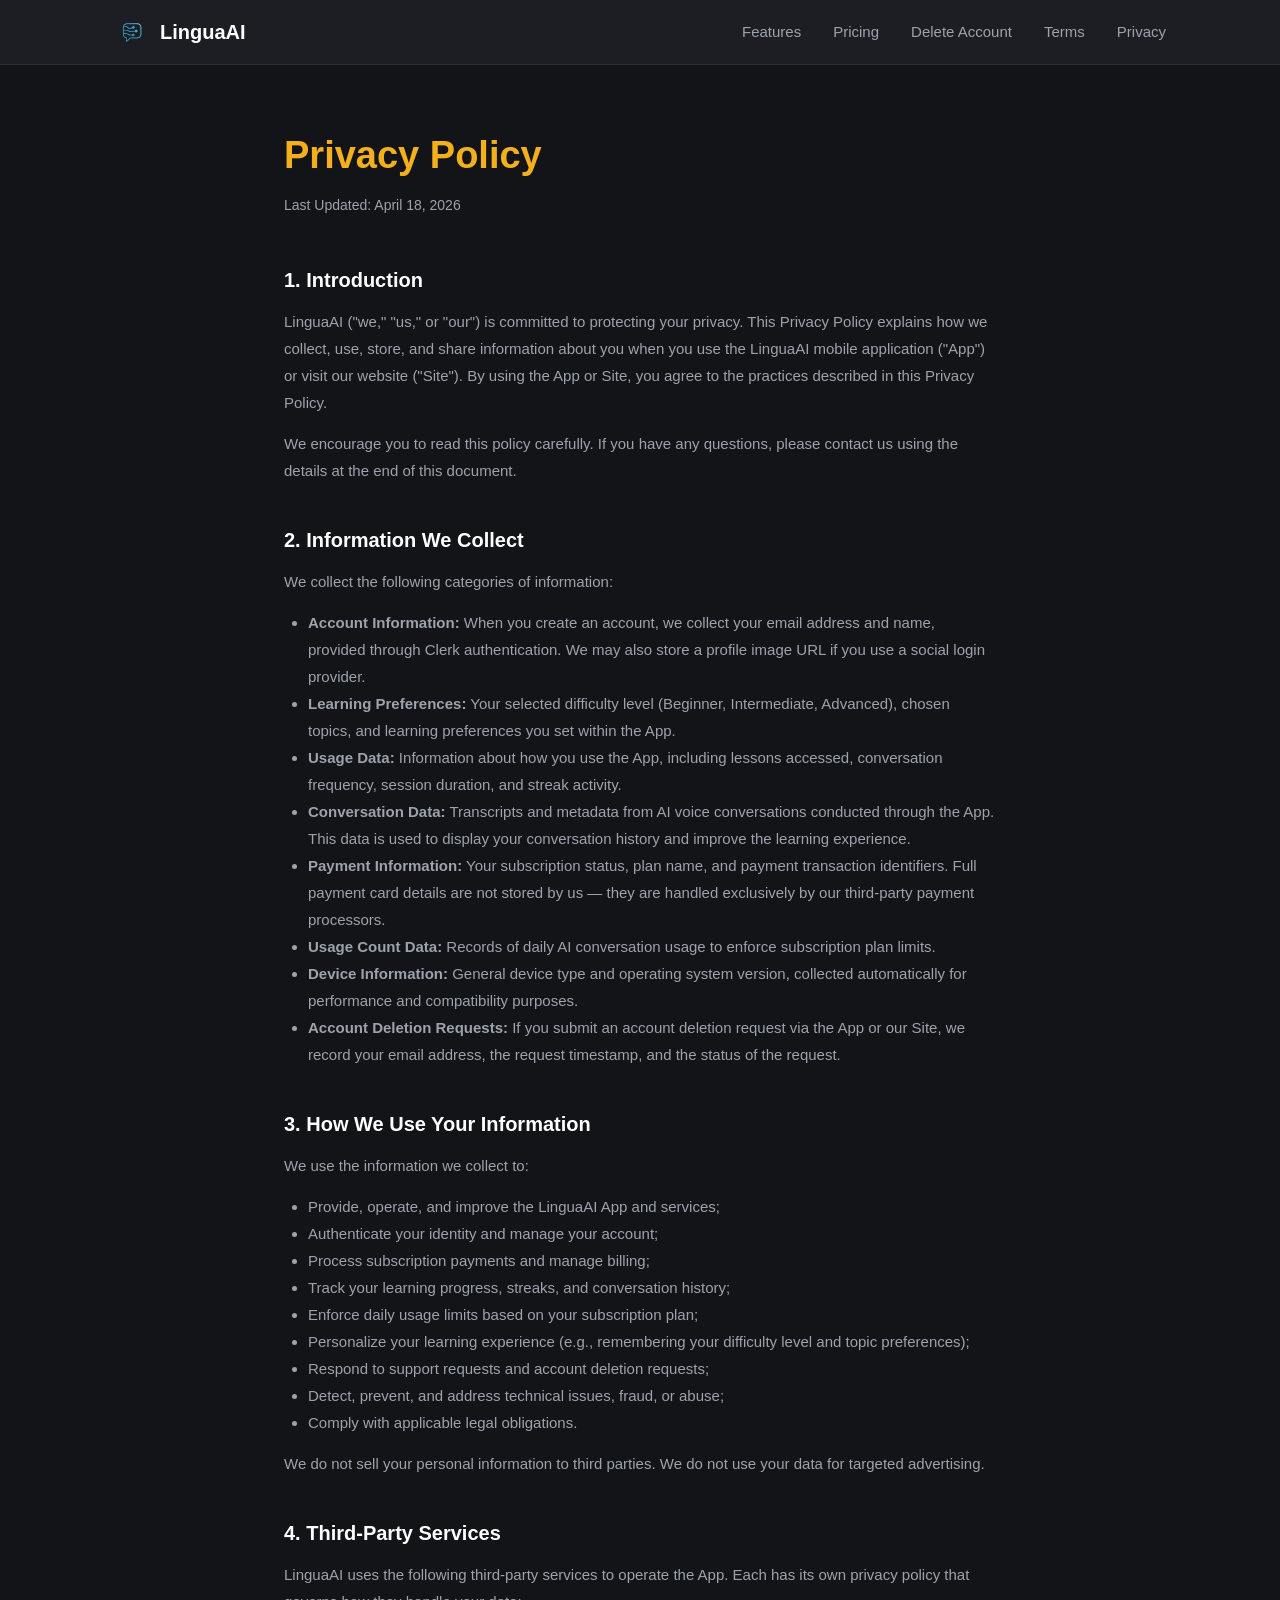
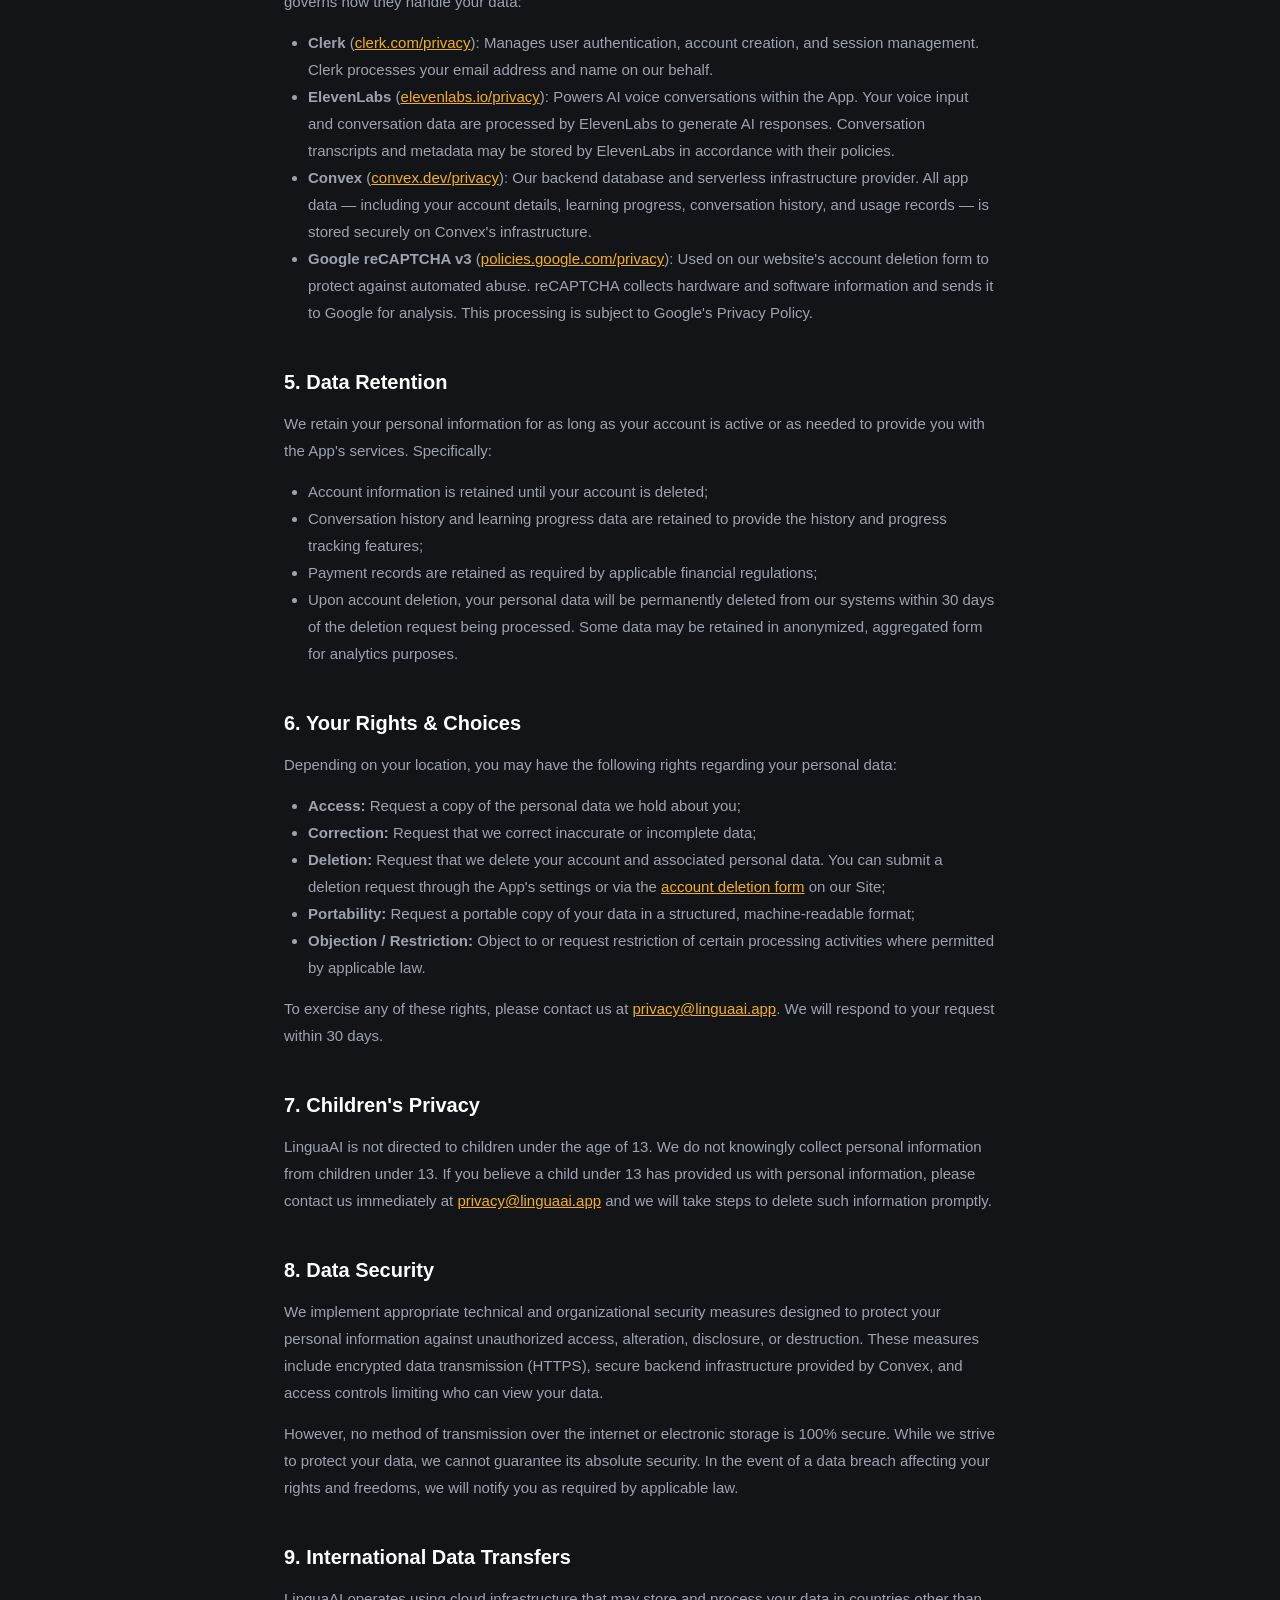
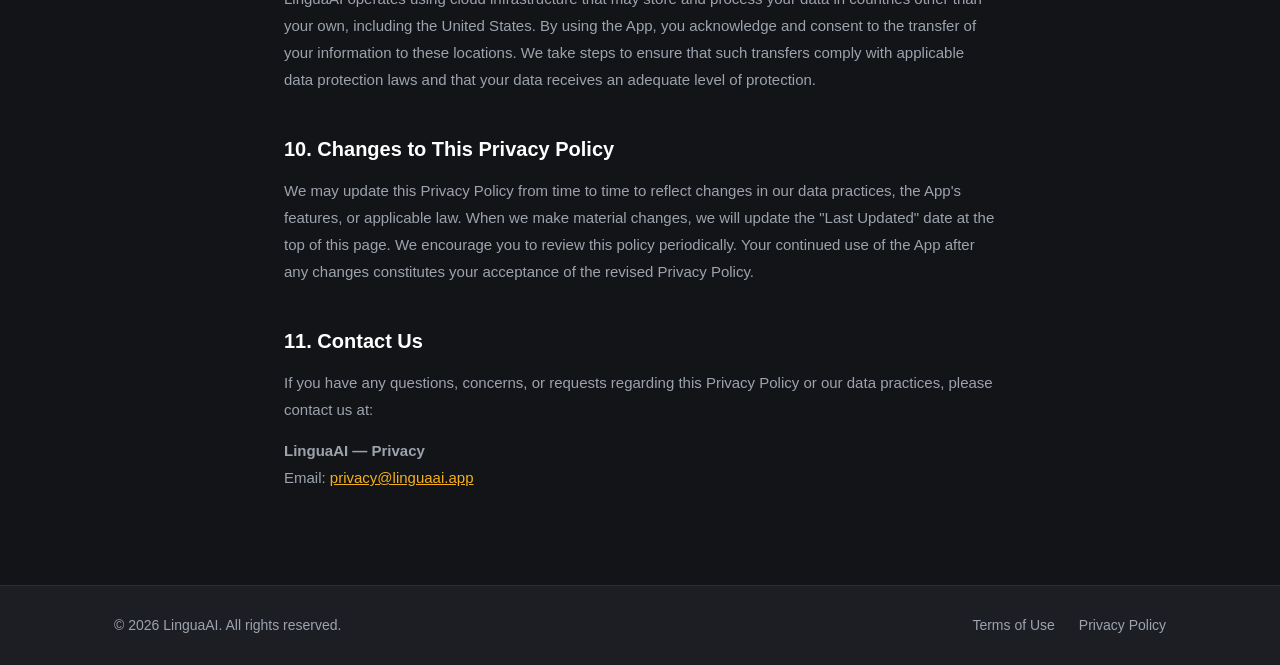
==== privacy.html @ 48b6d152 "feat: add privacy policy page" ====
<!DOCTYPE html>
<html lang="en">
<head>
  <meta charset="UTF-8" />
  <meta name="viewport" content="width=device-width, initial-scale=1.0" />
  <title>Privacy Policy — LinguaAI</title>
  <link rel="icon" href="assets/icon.png" type="image/png" />
  <link rel="stylesheet" href="styles.css" />
</head>
<body>

  <nav class="nav">
    <div class="nav-inner">
      <a class="nav-brand" href="index.html">
        <img src="assets/icon.png" alt="LinguaAI" class="nav-logo" />
        <span>LinguaAI</span>
      </a>
      <button class="nav-hamburger" id="hamburger" aria-label="Toggle navigation">&#9776;</button>
      <ul class="nav-links" id="nav-links">
        <li><a href="index.html#features">Features</a></li>
        <li><a href="index.html#pricing">Pricing</a></li>
        <li><a href="index.html#delete-account">Delete Account</a></li>
        <li><a href="terms.html">Terms</a></li>
        <li><a href="privacy.html">Privacy</a></li>
      </ul>
    </div>
  </nav>

  <main class="legal-content">
    <h1>Privacy Policy</h1>
    <span class="last-updated">Last Updated: April 18, 2026</span>

    <h2>1. Introduction</h2>
    <p>LinguaAI ("we," "us," or "our") is committed to protecting your privacy. This Privacy Policy explains how we collect, use, store, and share information about you when you use the LinguaAI mobile application ("App") or visit our website ("Site"). By using the App or Site, you agree to the practices described in this Privacy Policy.</p>
    <p>We encourage you to read this policy carefully. If you have any questions, please contact us using the details at the end of this document.</p>

    <h2>2. Information We Collect</h2>
    <p>We collect the following categories of information:</p>
    <ul>
      <li><strong>Account Information:</strong> When you create an account, we collect your email address and name, provided through Clerk authentication. We may also store a profile image URL if you use a social login provider.</li>
      <li><strong>Learning Preferences:</strong> Your selected difficulty level (Beginner, Intermediate, Advanced), chosen topics, and learning preferences you set within the App.</li>
      <li><strong>Usage Data:</strong> Information about how you use the App, including lessons accessed, conversation frequency, session duration, and streak activity.</li>
      <li><strong>Conversation Data:</strong> Transcripts and metadata from AI voice conversations conducted through the App. This data is used to display your conversation history and improve the learning experience.</li>
      <li><strong>Payment Information:</strong> Your subscription status, plan name, and payment transaction identifiers. Full payment card details are not stored by us — they are handled exclusively by our third-party payment processors.</li>
      <li><strong>Usage Count Data:</strong> Records of daily AI conversation usage to enforce subscription plan limits.</li>
      <li><strong>Device Information:</strong> General device type and operating system version, collected automatically for performance and compatibility purposes.</li>
      <li><strong>Account Deletion Requests:</strong> If you submit an account deletion request via the App or our Site, we record your email address, the request timestamp, and the status of the request.</li>
    </ul>

    <h2>3. How We Use Your Information</h2>
    <p>We use the information we collect to:</p>
    <ul>
      <li>Provide, operate, and improve the LinguaAI App and services;</li>
      <li>Authenticate your identity and manage your account;</li>
      <li>Process subscription payments and manage billing;</li>
      <li>Track your learning progress, streaks, and conversation history;</li>
      <li>Enforce daily usage limits based on your subscription plan;</li>
      <li>Personalize your learning experience (e.g., remembering your difficulty level and topic preferences);</li>
      <li>Respond to support requests and account deletion requests;</li>
      <li>Detect, prevent, and address technical issues, fraud, or abuse;</li>
      <li>Comply with applicable legal obligations.</li>
    </ul>
    <p>We do not sell your personal information to third parties. We do not use your data for targeted advertising.</p>

    <h2>4. Third-Party Services</h2>
    <p>LinguaAI uses the following third-party services to operate the App. Each has its own privacy policy that governs how they handle your data:</p>
    <ul>
      <li>
        <strong>Clerk</strong> (<a href="https://clerk.com/privacy" target="_blank" rel="noopener noreferrer">clerk.com/privacy</a>): Manages user authentication, account creation, and session management. Clerk processes your email address and name on our behalf.
      </li>
      <li>
        <strong>ElevenLabs</strong> (<a href="https://elevenlabs.io/privacy" target="_blank" rel="noopener noreferrer">elevenlabs.io/privacy</a>): Powers AI voice conversations within the App. Your voice input and conversation data are processed by ElevenLabs to generate AI responses. Conversation transcripts and metadata may be stored by ElevenLabs in accordance with their policies.
      </li>
      <li>
        <strong>Convex</strong> (<a href="https://www.convex.dev/privacy" target="_blank" rel="noopener noreferrer">convex.dev/privacy</a>): Our backend database and serverless infrastructure provider. All app data — including your account details, learning progress, conversation history, and usage records — is stored securely on Convex's infrastructure.
      </li>
      <li>
        <strong>Google reCAPTCHA v3</strong> (<a href="https://policies.google.com/privacy" target="_blank" rel="noopener noreferrer">policies.google.com/privacy</a>): Used on our website's account deletion form to protect against automated abuse. reCAPTCHA collects hardware and software information and sends it to Google for analysis. This processing is subject to Google's Privacy Policy.
      </li>
    </ul>

    <h2>5. Data Retention</h2>
    <p>We retain your personal information for as long as your account is active or as needed to provide you with the App's services. Specifically:</p>
    <ul>
      <li>Account information is retained until your account is deleted;</li>
      <li>Conversation history and learning progress data are retained to provide the history and progress tracking features;</li>
      <li>Payment records are retained as required by applicable financial regulations;</li>
      <li>Upon account deletion, your personal data will be permanently deleted from our systems within 30 days of the deletion request being processed. Some data may be retained in anonymized, aggregated form for analytics purposes.</li>
    </ul>

    <h2>6. Your Rights &amp; Choices</h2>
    <p>Depending on your location, you may have the following rights regarding your personal data:</p>
    <ul>
      <li><strong>Access:</strong> Request a copy of the personal data we hold about you;</li>
      <li><strong>Correction:</strong> Request that we correct inaccurate or incomplete data;</li>
      <li><strong>Deletion:</strong> Request that we delete your account and associated personal data. You can submit a deletion request through the App's settings or via the <a href="index.html#delete-account">account deletion form</a> on our Site;</li>
      <li><strong>Portability:</strong> Request a portable copy of your data in a structured, machine-readable format;</li>
      <li><strong>Objection / Restriction:</strong> Object to or request restriction of certain processing activities where permitted by applicable law.</li>
    </ul>
    <p>To exercise any of these rights, please contact us at <a href="mailto:privacy@linguaai.app">privacy@linguaai.app</a>. We will respond to your request within 30 days.</p>

    <h2>7. Children's Privacy</h2>
    <p>LinguaAI is not directed to children under the age of 13. We do not knowingly collect personal information from children under 13. If you believe a child under 13 has provided us with personal information, please contact us immediately at <a href="mailto:privacy@linguaai.app">privacy@linguaai.app</a> and we will take steps to delete such information promptly.</p>

    <h2>8. Data Security</h2>
    <p>We implement appropriate technical and organizational security measures designed to protect your personal information against unauthorized access, alteration, disclosure, or destruction. These measures include encrypted data transmission (HTTPS), secure backend infrastructure provided by Convex, and access controls limiting who can view your data.</p>
    <p>However, no method of transmission over the internet or electronic storage is 100% secure. While we strive to protect your data, we cannot guarantee its absolute security. In the event of a data breach affecting your rights and freedoms, we will notify you as required by applicable law.</p>

    <h2>9. International Data Transfers</h2>
    <p>LinguaAI operates using cloud infrastructure that may store and process your data in countries other than your own, including the United States. By using the App, you acknowledge and consent to the transfer of your information to these locations. We take steps to ensure that such transfers comply with applicable data protection laws and that your data receives an adequate level of protection.</p>

    <h2>10. Changes to This Privacy Policy</h2>
    <p>We may update this Privacy Policy from time to time to reflect changes in our data practices, the App's features, or applicable law. When we make material changes, we will update the "Last Updated" date at the top of this page. We encourage you to review this policy periodically. Your continued use of the App after any changes constitutes your acceptance of the revised Privacy Policy.</p>

    <h2>11. Contact Us</h2>
    <p>If you have any questions, concerns, or requests regarding this Privacy Policy or our data practices, please contact us at:</p>
    <p>
      <strong>LinguaAI — Privacy</strong><br />
      Email: <a href="mailto:privacy@linguaai.app">privacy@linguaai.app</a>
    </p>
  </main>

  <footer class="footer">
    <div class="container footer-inner">
      <p>&copy; 2026 LinguaAI. All rights reserved.</p>
      <div class="footer-links">
        <a href="terms.html">Terms of Use</a>
        <a href="privacy.html">Privacy Policy</a>
      </div>
    </div>
  </footer>

  <script>
    document.getElementById('hamburger').addEventListener('click', function () {
      document.getElementById('nav-links').classList.toggle('open');
    });
  </script>
</body>
</html>
---- styles.css ----
*, *::before, *::after { box-sizing: border-box; margin: 0; padding: 0; }

:root {
  --bg: #131417;
  --surface: #1C1E23;
  --accent: #F3B01C;
  --text: #FFFFFF;
  --text-secondary: #9CA3AF;
  --border: #2D2F36;
  --danger: #EF4444;
  --success: #22C55E;
  --font: -apple-system, BlinkMacSystemFont, 'Segoe UI', Roboto, sans-serif;
  --max-w: 1100px;
  --radius: 16px;
}

body {
  background: var(--bg);
  color: var(--text);
  font-family: var(--font);
  line-height: 1.6;
}

/* ── Container ─────────────────────────────────────────── */
.container { max-width: var(--max-w); margin: 0 auto; padding: 0 24px; }

/* ── Nav ────────────────────────────────────────────────── */
.nav {
  position: sticky;
  top: 0;
  z-index: 100;
  background: var(--surface);
  border-bottom: 1px solid var(--border);
}
.nav-inner {
  max-width: var(--max-w);
  margin: 0 auto;
  padding: 0 24px;
  height: 64px;
  display: flex;
  align-items: center;
  justify-content: space-between;
  position: relative;
}
.nav-brand {
  display: flex;
  align-items: center;
  gap: 10px;
  text-decoration: none;
  color: var(--text);
  font-size: 20px;
  font-weight: 700;
}
.nav-logo { width: 36px; height: 36px; border-radius: 8px; }
.nav-links {
  display: flex;
  gap: 32px;
  list-style: none;
}
.nav-links a {
  color: var(--text-secondary);
  text-decoration: none;
  font-size: 15px;
  transition: color 0.2s;
}
.nav-links a:hover { color: var(--accent); }
.nav-hamburger {
  display: none;
  background: none;
  border: none;
  color: var(--text);
  font-size: 24px;
  cursor: pointer;
  padding: 4px;
}

/* ── Sections ───────────────────────────────────────────── */
.section { padding: 80px 0; }
.section-title {
  font-size: 36px;
  font-weight: 700;
  text-align: center;
  margin-bottom: 48px;
  line-height: 1.2;
}
.accent { color: var(--accent); }

/* ── Hero ───────────────────────────────────────────────── */
.hero {
  padding: 80px 0;
  background: linear-gradient(135deg, #131417 0%, #1a1c22 100%);
}
.hero-inner {
  display: flex;
  align-items: center;
  gap: 60px;
}
.hero-text { flex: 1; }
.hero-text h1 {
  font-size: 52px;
  font-weight: 800;
  line-height: 1.1;
  margin-bottom: 20px;
}
.hero-sub {
  font-size: 18px;
  color: var(--text-secondary);
  margin-bottom: 36px;
  max-width: 480px;
}
.hero-image { flex: 1; display: flex; justify-content: center; }
.hero-image img {
  max-width: 260px;
  border-radius: 24px;
  box-shadow: 0 24px 60px rgba(0, 0, 0, 0.5);
}

/* ── Store Buttons ──────────────────────────────────────── */
.store-buttons { display: flex; gap: 16px; flex-wrap: wrap; }
.btn-store {
  display: inline-flex;
  align-items: center;
  gap: 10px;
  background: var(--surface);
  border: 1px solid var(--border);
  color: var(--text);
  padding: 12px 20px;
  border-radius: 12px;
  text-decoration: none;
  font-size: 14px;
  font-weight: 600;
  transition: border-color 0.2s;
}
.btn-store svg { width: 22px; height: 22px; flex-shrink: 0; }
.btn-store:hover { border-color: var(--accent); }
.btn-store.disabled { opacity: 0.6; pointer-events: none; cursor: default; }
.store-label { display: flex; flex-direction: column; }
.store-label small { font-size: 10px; font-weight: 400; color: var(--text-secondary); }
.store-label strong { font-size: 15px; }
.coming-soon {
  background: var(--accent);
  color: #000;
  font-size: 10px;
  font-weight: 700;
  padding: 2px 7px;
  border-radius: 4px;
  text-transform: uppercase;
  letter-spacing: 0.5px;
  margin-left: 4px;
}

/* ── Cards ──────────────────────────────────────────────── */
.card {
  background: var(--surface);
  border: 1px solid var(--border);
  border-radius: var(--radius);
  padding: 28px;
}

/* ── Features ───────────────────────────────────────────── */
.features { background: var(--bg); }
.features-grid {
  display: grid;
  grid-template-columns: repeat(2, 1fr);
  gap: 24px;
}
.card-icon { font-size: 32px; margin-bottom: 16px; }
.card h3 { font-size: 18px; font-weight: 700; margin-bottom: 10px; }
.card p { color: var(--text-secondary); font-size: 15px; line-height: 1.6; }

/* ── Pricing ────────────────────────────────────────────── */
.pricing { background: var(--surface); }
.pricing-cards { display: flex; justify-content: center; }
.pricing-card { max-width: 380px; width: 100%; position: relative; padding-top: 36px; }
.pricing-card.featured { border-color: var(--accent); }
.featured-badge {
  position: absolute;
  top: -14px;
  left: 50%;
  transform: translateX(-50%);
  background: var(--accent);
  color: #000;
  font-size: 12px;
  font-weight: 700;
  padding: 4px 18px;
  border-radius: 99px;
  text-transform: uppercase;
  letter-spacing: 0.5px;
  white-space: nowrap;
}
.pricing-card h3 { font-size: 22px; font-weight: 700; margin-bottom: 12px; }
.price { font-size: 48px; font-weight: 800; color: var(--accent); margin-bottom: 24px; }
.price span { font-size: 18px; color: var(--text-secondary); font-weight: 400; }
.feature-list { list-style: none; margin-bottom: 28px; }
.feature-list li {
  padding: 10px 0;
  color: var(--text-secondary);
  font-size: 15px;
  border-bottom: 1px solid var(--border);
}
.feature-list li:last-child { border-bottom: none; }

/* ── Buttons ────────────────────────────────────────────── */
.btn {
  display: inline-block;
  padding: 14px 24px;
  border-radius: 99px;
  font-size: 15px;
  font-weight: 600;
  text-decoration: none;
  cursor: pointer;
  border: none;
  transition: opacity 0.2s, transform 0.1s;
  text-align: center;
  width: 100%;
}
.btn:active { transform: scale(0.98); }
.btn-primary { background: var(--accent); color: #000; }
.btn-primary:hover { opacity: 0.9; }
.btn-primary.disabled { opacity: 0.5; pointer-events: none; font-size: 13px; }
.btn-danger { background: var(--danger); color: #fff; }
.btn-danger:hover { opacity: 0.9; }
.btn-danger:disabled { opacity: 0.6; cursor: not-allowed; }

/* ── Delete Account ─────────────────────────────────────── */
.delete-account { background: var(--bg); }
.delete-inner { max-width: 520px; margin: 0 auto; text-align: center; }
.delete-sub {
  color: var(--text-secondary);
  font-size: 16px;
  margin-bottom: 32px;
  line-height: 1.7;
}
.delete-form { display: flex; flex-direction: column; gap: 16px; text-align: left; }
.form-input {
  background: var(--surface);
  border: 1px solid var(--border);
  border-radius: 12px;
  padding: 14px 18px;
  color: var(--text);
  font-size: 16px;
  outline: none;
  transition: border-color 0.2s;
  width: 100%;
  font-family: var(--font);
}
.form-input:focus { border-color: var(--accent); }
.form-input::placeholder { color: var(--text-secondary); }
.form-message { font-size: 14px; padding: 4px 0; min-height: 20px; text-align: center; }
.form-message.success { color: var(--success); }
.form-message.error { color: var(--danger); }

/* ── Footer ─────────────────────────────────────────────── */
.footer {
  background: var(--surface);
  border-top: 1px solid var(--border);
  padding: 28px 0;
}
.footer-inner {
  display: flex;
  align-items: center;
  justify-content: space-between;
  flex-wrap: wrap;
  gap: 16px;
}
.footer p { color: var(--text-secondary); font-size: 14px; }
.footer-links { display: flex; gap: 24px; }
.footer-links a {
  color: var(--text-secondary);
  text-decoration: none;
  font-size: 14px;
  transition: color 0.2s;
}
.footer-links a:hover { color: var(--accent); }

/* ── Legal pages ─────────────────────────────────────────── */
.legal-content {
  max-width: 760px;
  margin: 0 auto;
  padding: 60px 24px 80px;
}
.legal-content h1 {
  font-size: 38px;
  font-weight: 800;
  color: var(--accent);
  margin-bottom: 8px;
}
.legal-content .last-updated {
  color: var(--text-secondary);
  font-size: 14px;
  margin-bottom: 48px;
  display: block;
}
.legal-content h2 {
  font-size: 20px;
  font-weight: 700;
  margin: 40px 0 12px;
  color: var(--text);
}
.legal-content p {
  color: var(--text-secondary);
  font-size: 15px;
  line-height: 1.8;
  margin-bottom: 14px;
}
.legal-content ul {
  color: var(--text-secondary);
  font-size: 15px;
  line-height: 1.8;
  padding-left: 24px;
  margin-bottom: 14px;
}
.legal-content a { color: var(--accent); }

/* ── Mobile ──────────────────────────────────────────────── */
@media (max-width: 768px) {
  .nav { position: relative; }
  .nav-hamburger { display: block; }
  .nav-links {
    display: none;
    flex-direction: column;
    gap: 0;
    position: absolute;
    top: 64px;
    left: 0;
    right: 0;
    background: var(--surface);
    border-bottom: 1px solid var(--border);
    padding: 8px 24px;
    z-index: 99;
  }
  .nav-links.open { display: flex; }
  .nav-links li { padding: 12px 0; border-bottom: 1px solid var(--border); }
  .nav-links li:last-child { border-bottom: none; }

  .hero-inner { flex-direction: column; gap: 40px; text-align: center; }
  .hero-text h1 { font-size: 36px; }
  .hero-sub { max-width: 100%; }
  .store-buttons { justify-content: center; }
  .hero-image img { max-width: 200px; }

  .section-title { font-size: 28px; }
  .features-grid { grid-template-columns: 1fr; }

  .footer-inner { flex-direction: column; text-align: center; }
}
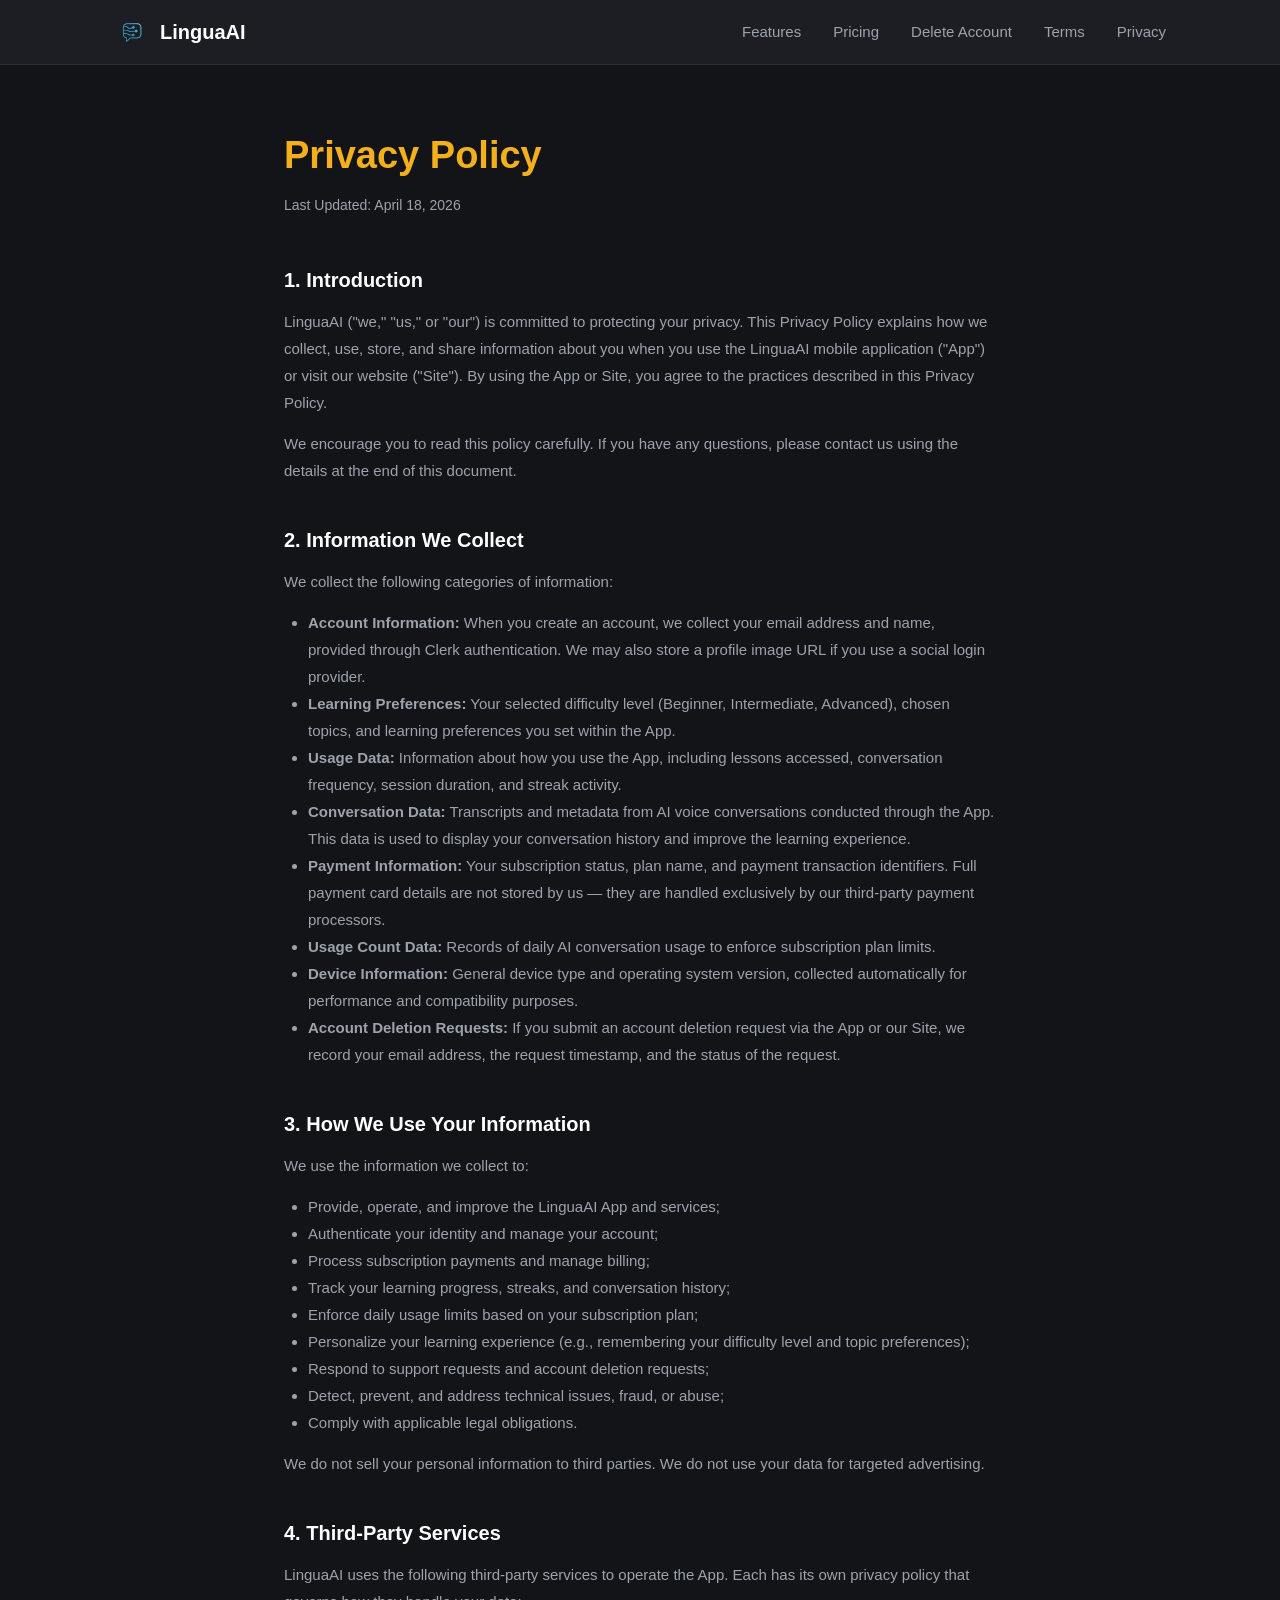
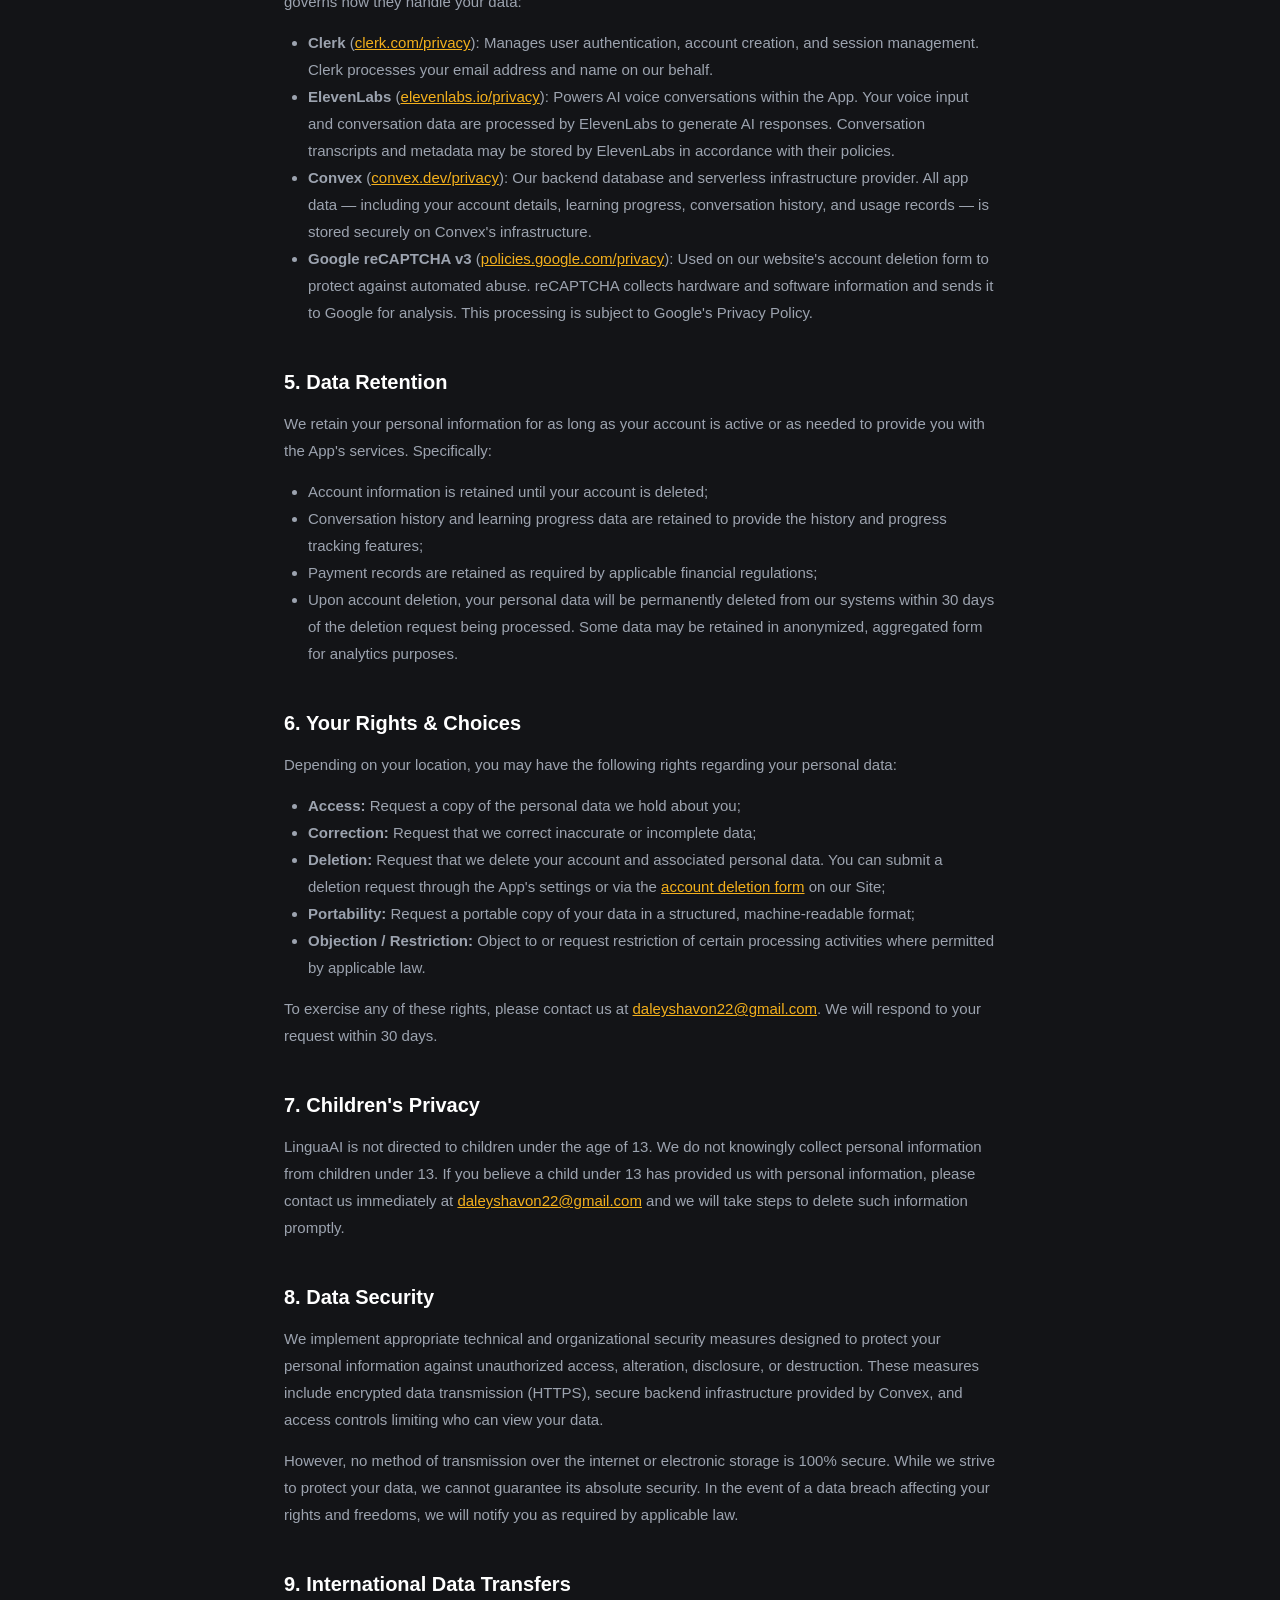
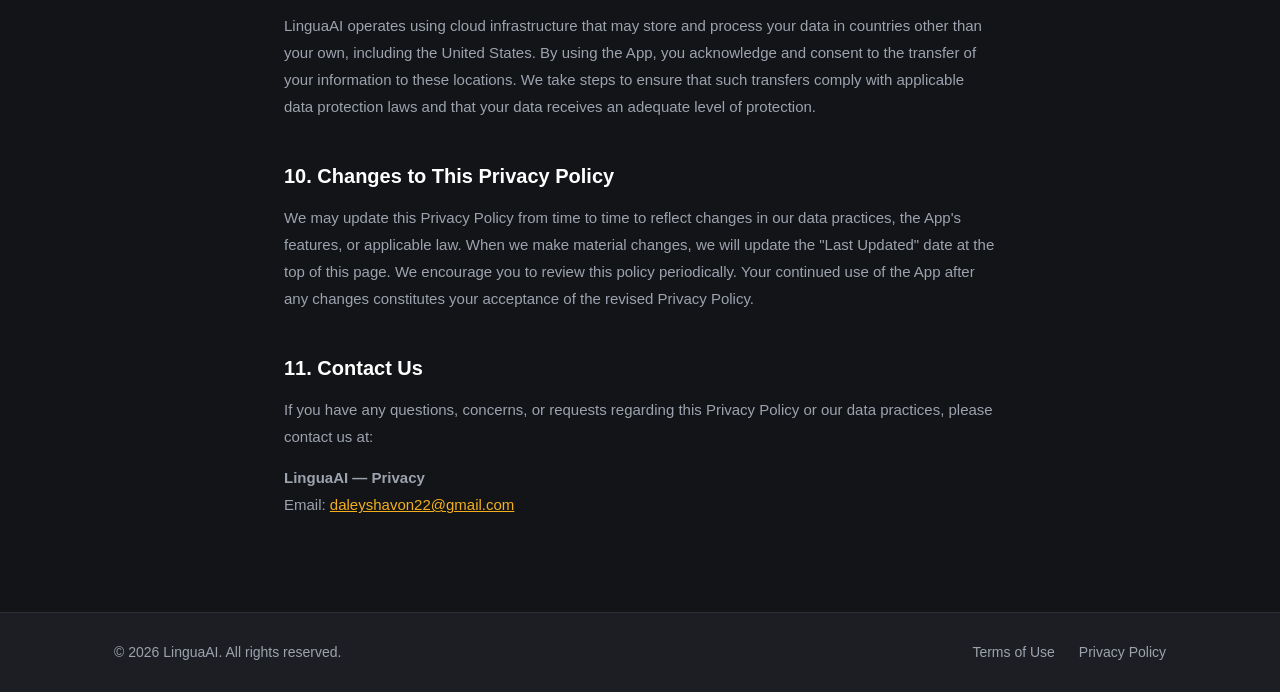
==== commit e94691cf: "config: update contact email to daleyshavon22@gmail.com" ====
--- a/privacy.html
+++ b/privacy.html
@@ -97,10 +97,10 @@
       <li><strong>Portability:</strong> Request a portable copy of your data in a structured, machine-readable format;</li>
       <li><strong>Objection / Restriction:</strong> Object to or request restriction of certain processing activities where permitted by applicable law.</li>
     </ul>
-    <p>To exercise any of these rights, please contact us at <a href="mailto:privacy@linguaai.app">privacy@linguaai.app</a>. We will respond to your request within 30 days.</p>
+    <p>To exercise any of these rights, please contact us at <a href="mailto:daleyshavon22@gmail.com">daleyshavon22@gmail.com</a>. We will respond to your request within 30 days.</p>
 
     <h2>7. Children's Privacy</h2>
-    <p>LinguaAI is not directed to children under the age of 13. We do not knowingly collect personal information from children under 13. If you believe a child under 13 has provided us with personal information, please contact us immediately at <a href="mailto:privacy@linguaai.app">privacy@linguaai.app</a> and we will take steps to delete such information promptly.</p>
+    <p>LinguaAI is not directed to children under the age of 13. We do not knowingly collect personal information from children under 13. If you believe a child under 13 has provided us with personal information, please contact us immediately at <a href="mailto:daleyshavon22@gmail.com">daleyshavon22@gmail.com</a> and we will take steps to delete such information promptly.</p>
 
     <h2>8. Data Security</h2>
     <p>We implement appropriate technical and organizational security measures designed to protect your personal information against unauthorized access, alteration, disclosure, or destruction. These measures include encrypted data transmission (HTTPS), secure backend infrastructure provided by Convex, and access controls limiting who can view your data.</p>
@@ -116,7 +116,7 @@
     <p>If you have any questions, concerns, or requests regarding this Privacy Policy or our data practices, please contact us at:</p>
     <p>
       <strong>LinguaAI — Privacy</strong><br />
-      Email: <a href="mailto:privacy@linguaai.app">privacy@linguaai.app</a>
+      Email: <a href="mailto:daleyshavon22@gmail.com">daleyshavon22@gmail.com</a>
     </p>
   </main>
 
--- a/styles.css
+++ b/styles.css
@@ -170,8 +170,8 @@
 
 /* ── Pricing ────────────────────────────────────────────── */
 .pricing { background: var(--surface); }
-.pricing-cards { display: flex; justify-content: center; }
-.pricing-card { max-width: 380px; width: 100%; position: relative; padding-top: 36px; }
+.pricing-cards { display: grid; grid-template-columns: repeat(3, 1fr); gap: 24px; }
+.pricing-card { width: 100%; position: relative; padding-top: 36px; }
 .pricing-card.featured { border-color: var(--accent); }
 .featured-badge {
   position: absolute;
@@ -189,8 +189,14 @@
   white-space: nowrap;
 }
 .pricing-card h3 { font-size: 22px; font-weight: 700; margin-bottom: 12px; }
-.price { font-size: 48px; font-weight: 800; color: var(--accent); margin-bottom: 24px; }
-.price span { font-size: 18px; color: var(--text-secondary); font-weight: 400; }
+.price-period {
+  font-size: 14px;
+  font-weight: 600;
+  color: var(--accent);
+  text-transform: uppercase;
+  letter-spacing: 0.8px;
+  margin-bottom: 24px;
+}
 .feature-list { list-style: none; margin-bottom: 28px; }
 .feature-list li {
   padding: 10px 0;
@@ -341,6 +347,7 @@
 
   .section-title { font-size: 28px; }
   .features-grid { grid-template-columns: 1fr; }
+  .pricing-cards { grid-template-columns: 1fr; }
 
   .footer-inner { flex-direction: column; text-align: center; }
 }
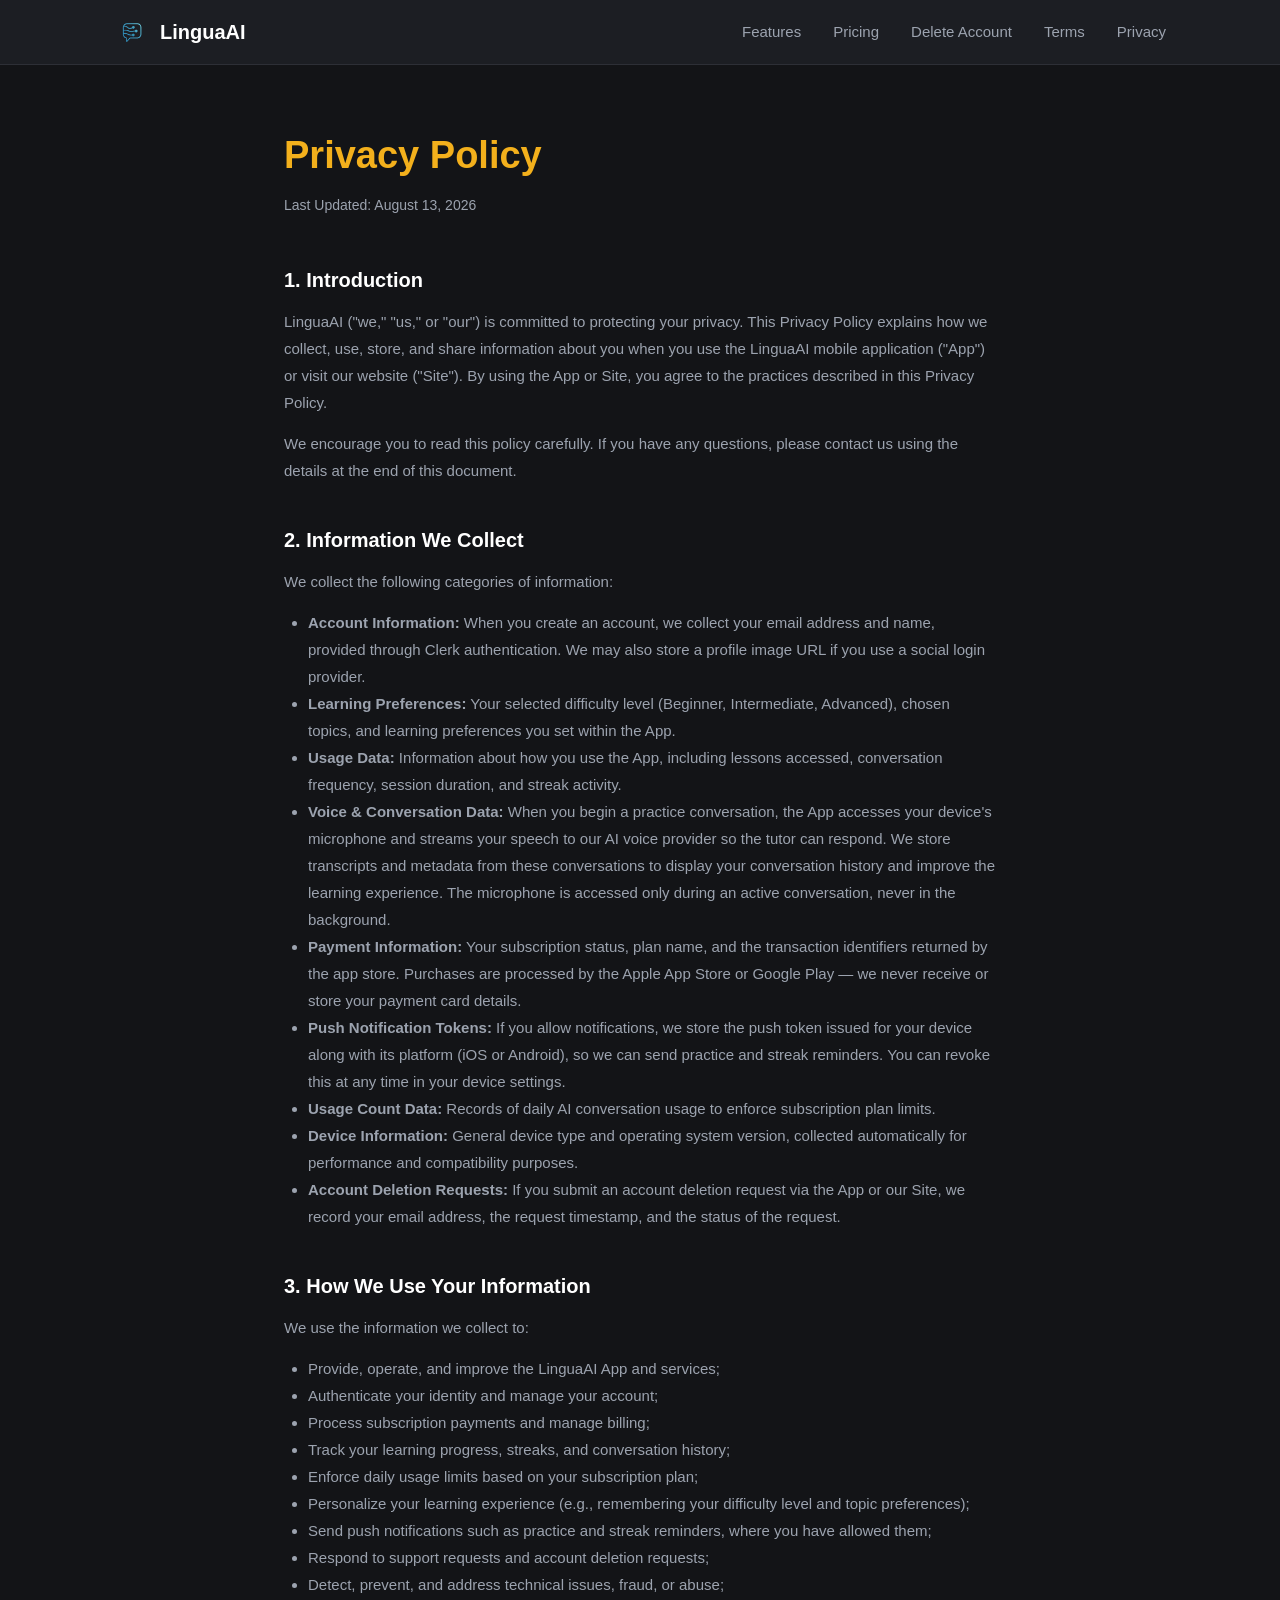
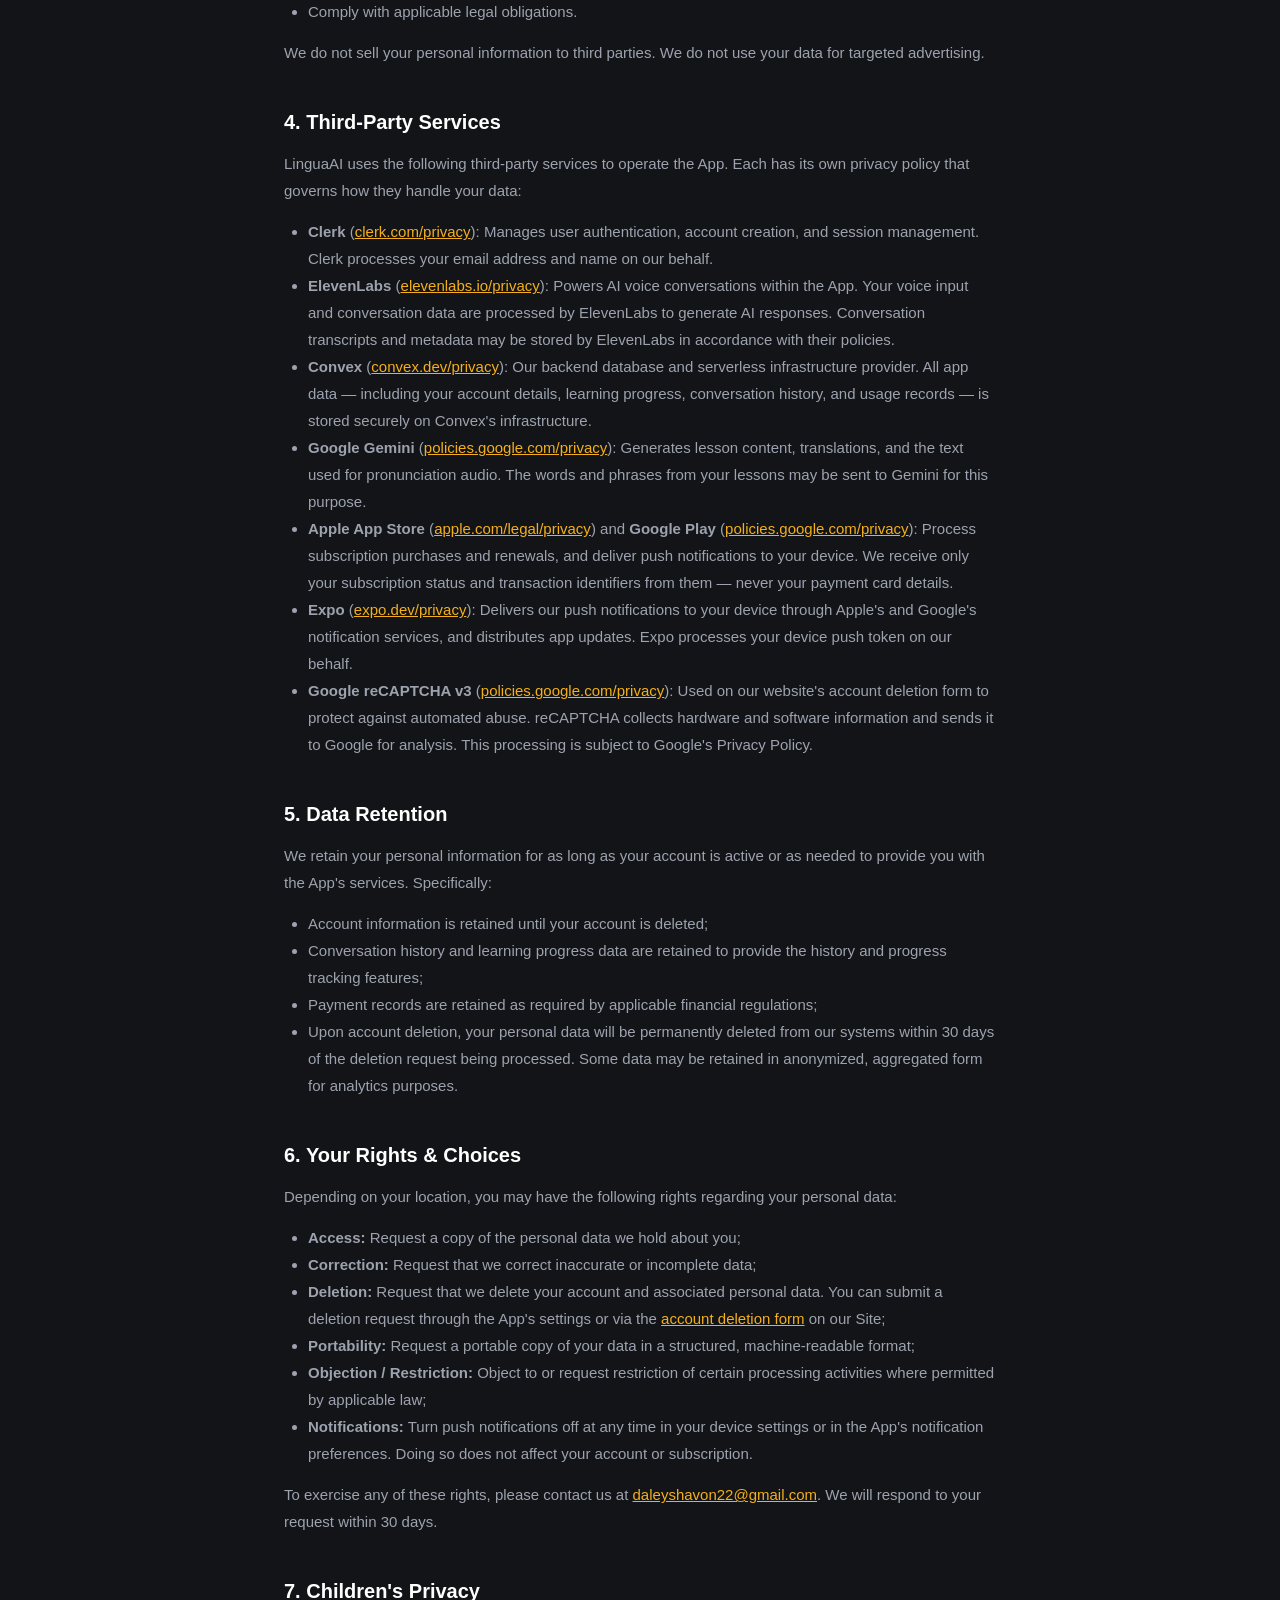
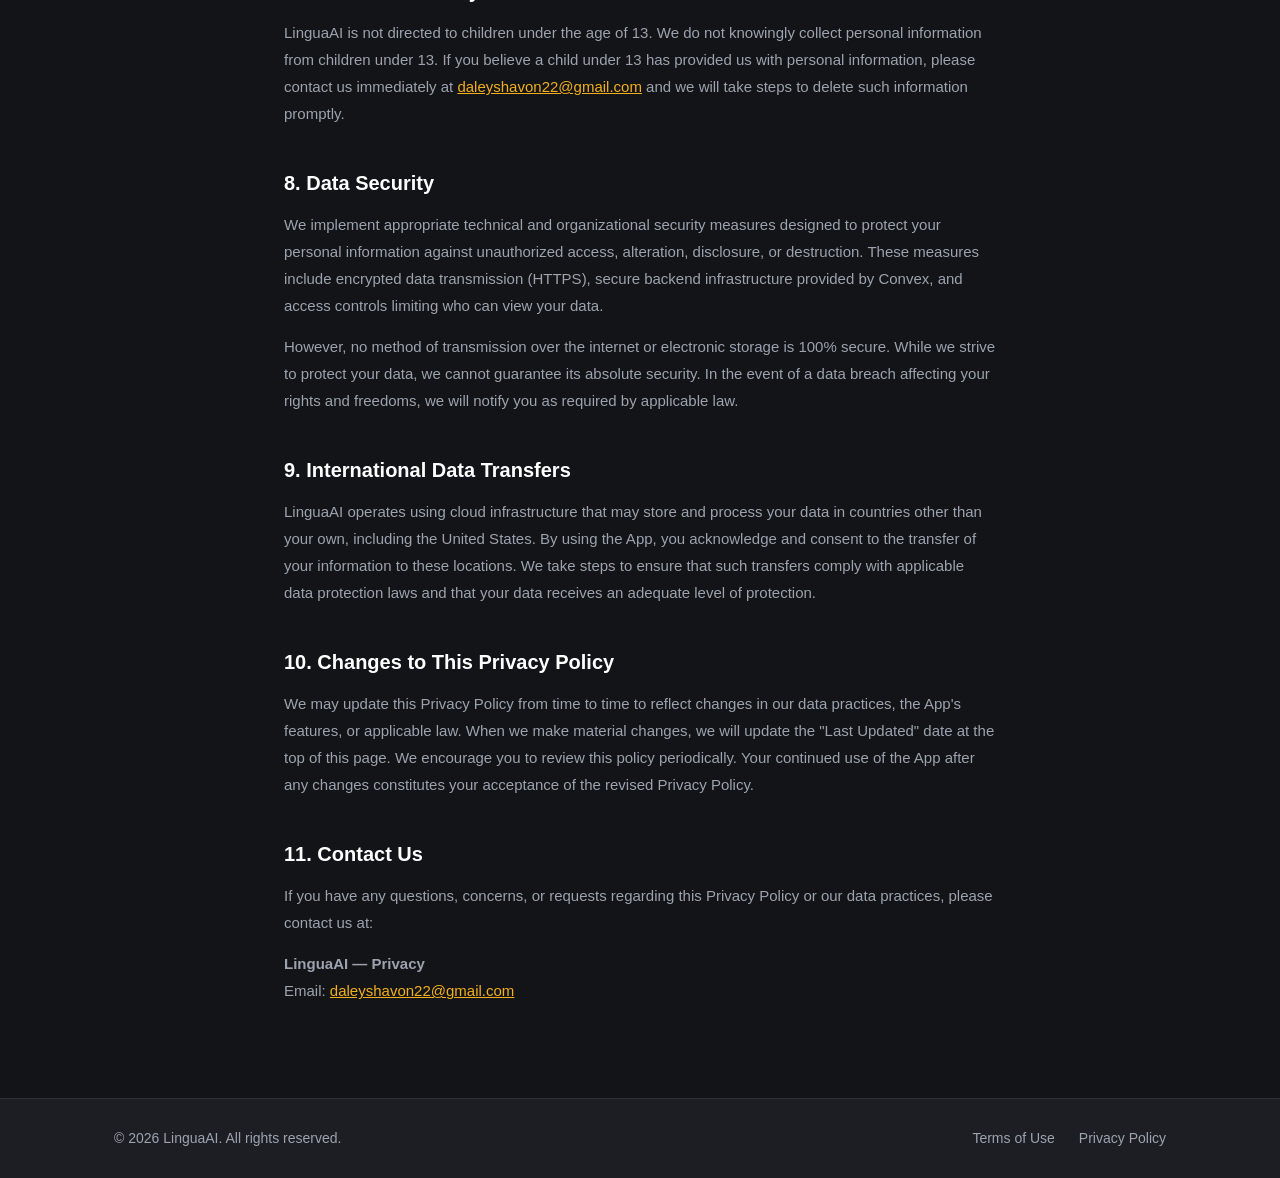
==== commit f19c0492: "docs(legal): align terms and privacy with actual subscription behaviour The subscription terms descr" ====
--- a/privacy.html
+++ b/privacy.html
@@ -28,7 +28,7 @@
 
   <main class="legal-content">
     <h1>Privacy Policy</h1>
-    <span class="last-updated">Last Updated: April 18, 2026</span>
+    <span class="last-updated">Last Updated: August 13, 2026</span>
 
     <h2>1. Introduction</h2>
     <p>LinguaAI ("we," "us," or "our") is committed to protecting your privacy. This Privacy Policy explains how we collect, use, store, and share information about you when you use the LinguaAI mobile application ("App") or visit our website ("Site"). By using the App or Site, you agree to the practices described in this Privacy Policy.</p>
@@ -40,8 +40,9 @@
       <li><strong>Account Information:</strong> When you create an account, we collect your email address and name, provided through Clerk authentication. We may also store a profile image URL if you use a social login provider.</li>
       <li><strong>Learning Preferences:</strong> Your selected difficulty level (Beginner, Intermediate, Advanced), chosen topics, and learning preferences you set within the App.</li>
       <li><strong>Usage Data:</strong> Information about how you use the App, including lessons accessed, conversation frequency, session duration, and streak activity.</li>
-      <li><strong>Conversation Data:</strong> Transcripts and metadata from AI voice conversations conducted through the App. This data is used to display your conversation history and improve the learning experience.</li>
-      <li><strong>Payment Information:</strong> Your subscription status, plan name, and payment transaction identifiers. Full payment card details are not stored by us — they are handled exclusively by our third-party payment processors.</li>
+      <li><strong>Voice &amp; Conversation Data:</strong> When you begin a practice conversation, the App accesses your device's microphone and streams your speech to our AI voice provider so the tutor can respond. We store transcripts and metadata from these conversations to display your conversation history and improve the learning experience. The microphone is accessed only during an active conversation, never in the background.</li>
+      <li><strong>Payment Information:</strong> Your subscription status, plan name, and the transaction identifiers returned by the app store. Purchases are processed by the Apple App Store or Google Play — we never receive or store your payment card details.</li>
+      <li><strong>Push Notification Tokens:</strong> If you allow notifications, we store the push token issued for your device along with its platform (iOS or Android), so we can send practice and streak reminders. You can revoke this at any time in your device settings.</li>
       <li><strong>Usage Count Data:</strong> Records of daily AI conversation usage to enforce subscription plan limits.</li>
       <li><strong>Device Information:</strong> General device type and operating system version, collected automatically for performance and compatibility purposes.</li>
       <li><strong>Account Deletion Requests:</strong> If you submit an account deletion request via the App or our Site, we record your email address, the request timestamp, and the status of the request.</li>
@@ -56,6 +57,7 @@
       <li>Track your learning progress, streaks, and conversation history;</li>
       <li>Enforce daily usage limits based on your subscription plan;</li>
       <li>Personalize your learning experience (e.g., remembering your difficulty level and topic preferences);</li>
+      <li>Send push notifications such as practice and streak reminders, where you have allowed them;</li>
       <li>Respond to support requests and account deletion requests;</li>
       <li>Detect, prevent, and address technical issues, fraud, or abuse;</li>
       <li>Comply with applicable legal obligations.</li>
@@ -73,6 +75,15 @@
       </li>
       <li>
         <strong>Convex</strong> (<a href="https://www.convex.dev/privacy" target="_blank" rel="noopener noreferrer">convex.dev/privacy</a>): Our backend database and serverless infrastructure provider. All app data — including your account details, learning progress, conversation history, and usage records — is stored securely on Convex's infrastructure.
+      </li>
+      <li>
+        <strong>Google Gemini</strong> (<a href="https://policies.google.com/privacy" target="_blank" rel="noopener noreferrer">policies.google.com/privacy</a>): Generates lesson content, translations, and the text used for pronunciation audio. The words and phrases from your lessons may be sent to Gemini for this purpose.
+      </li>
+      <li>
+        <strong>Apple App Store</strong> (<a href="https://www.apple.com/legal/privacy/" target="_blank" rel="noopener noreferrer">apple.com/legal/privacy</a>) and <strong>Google Play</strong> (<a href="https://policies.google.com/privacy" target="_blank" rel="noopener noreferrer">policies.google.com/privacy</a>): Process subscription purchases and renewals, and deliver push notifications to your device. We receive only your subscription status and transaction identifiers from them — never your payment card details.
+      </li>
+      <li>
+        <strong>Expo</strong> (<a href="https://expo.dev/privacy" target="_blank" rel="noopener noreferrer">expo.dev/privacy</a>): Delivers our push notifications to your device through Apple's and Google's notification services, and distributes app updates. Expo processes your device push token on our behalf.
       </li>
       <li>
         <strong>Google reCAPTCHA v3</strong> (<a href="https://policies.google.com/privacy" target="_blank" rel="noopener noreferrer">policies.google.com/privacy</a>): Used on our website's account deletion form to protect against automated abuse. reCAPTCHA collects hardware and software information and sends it to Google for analysis. This processing is subject to Google's Privacy Policy.
@@ -95,7 +106,8 @@
       <li><strong>Correction:</strong> Request that we correct inaccurate or incomplete data;</li>
       <li><strong>Deletion:</strong> Request that we delete your account and associated personal data. You can submit a deletion request through the App's settings or via the <a href="index.html#delete-account">account deletion form</a> on our Site;</li>
       <li><strong>Portability:</strong> Request a portable copy of your data in a structured, machine-readable format;</li>
-      <li><strong>Objection / Restriction:</strong> Object to or request restriction of certain processing activities where permitted by applicable law.</li>
+      <li><strong>Objection / Restriction:</strong> Object to or request restriction of certain processing activities where permitted by applicable law;</li>
+      <li><strong>Notifications:</strong> Turn push notifications off at any time in your device settings or in the App's notification preferences. Doing so does not affect your account or subscription.</li>
     </ul>
     <p>To exercise any of these rights, please contact us at <a href="mailto:daleyshavon22@gmail.com">daleyshavon22@gmail.com</a>. We will respond to your request within 30 days.</p>
 
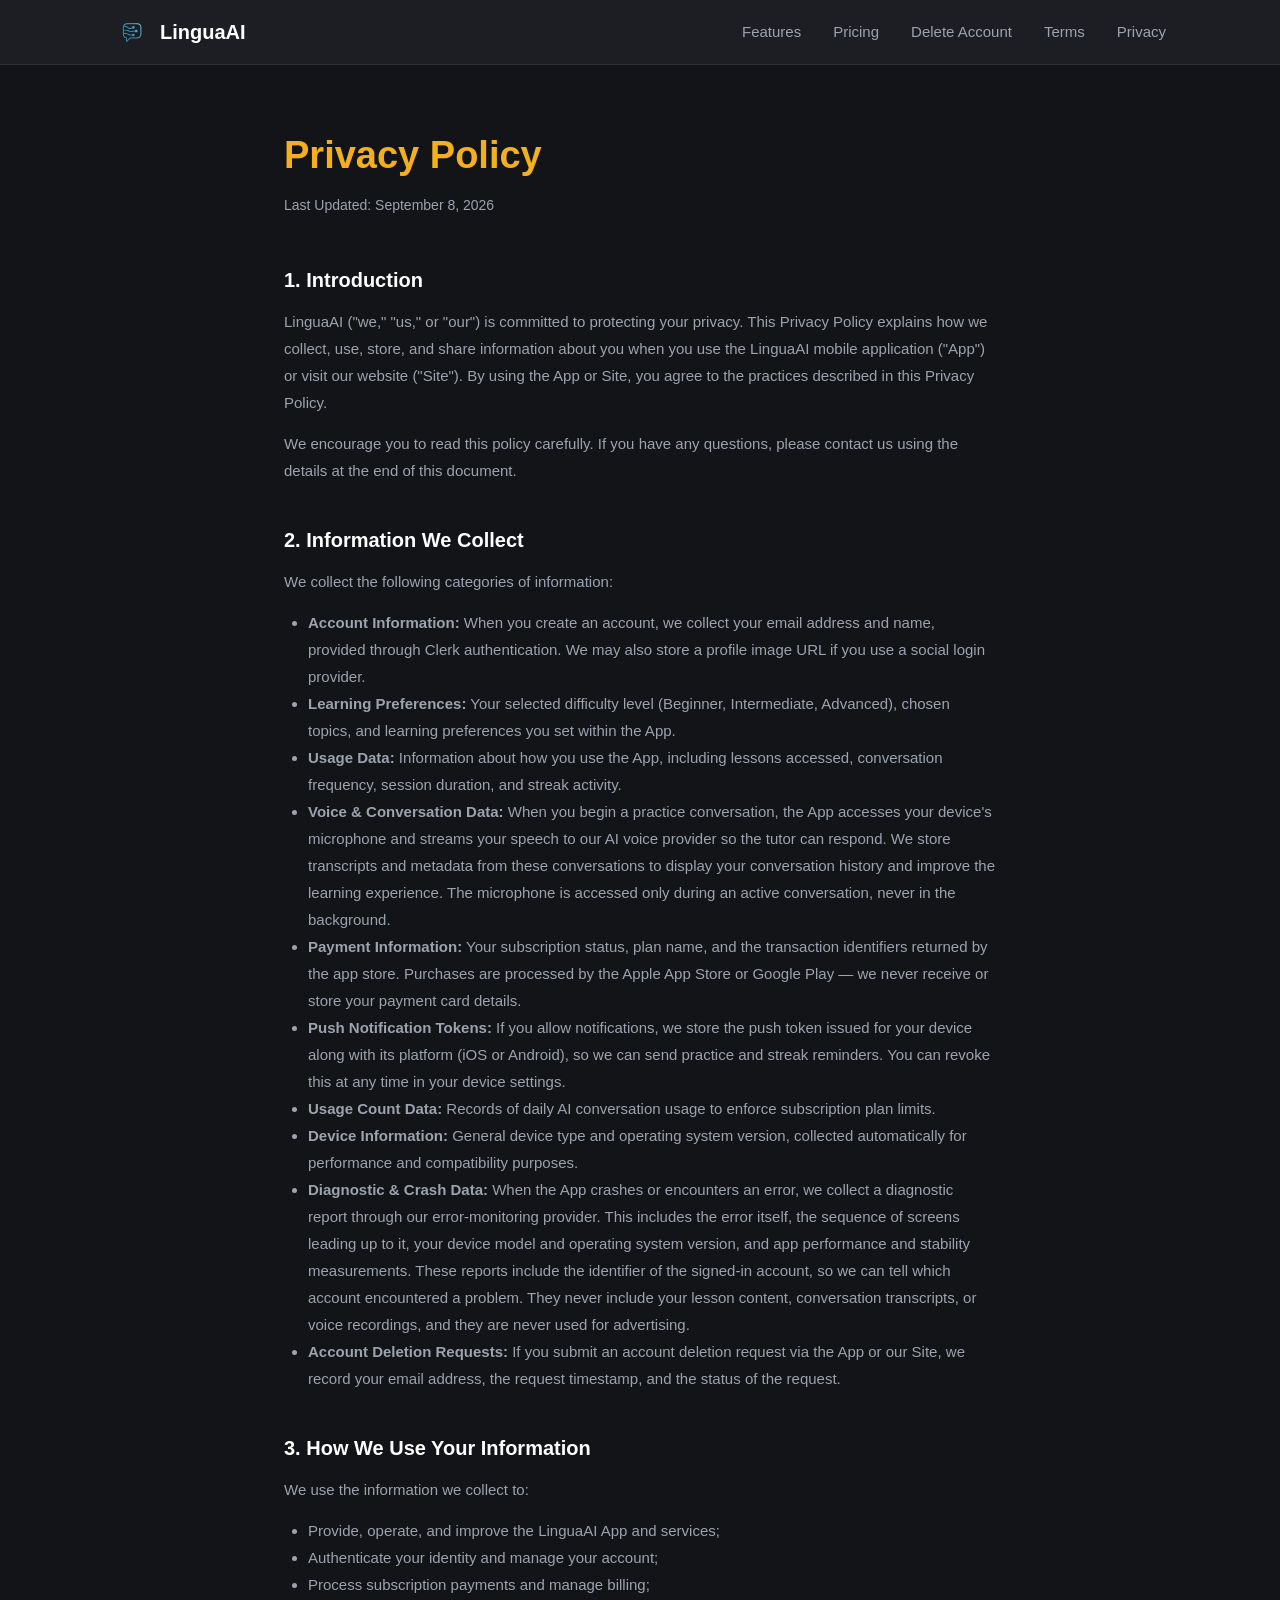
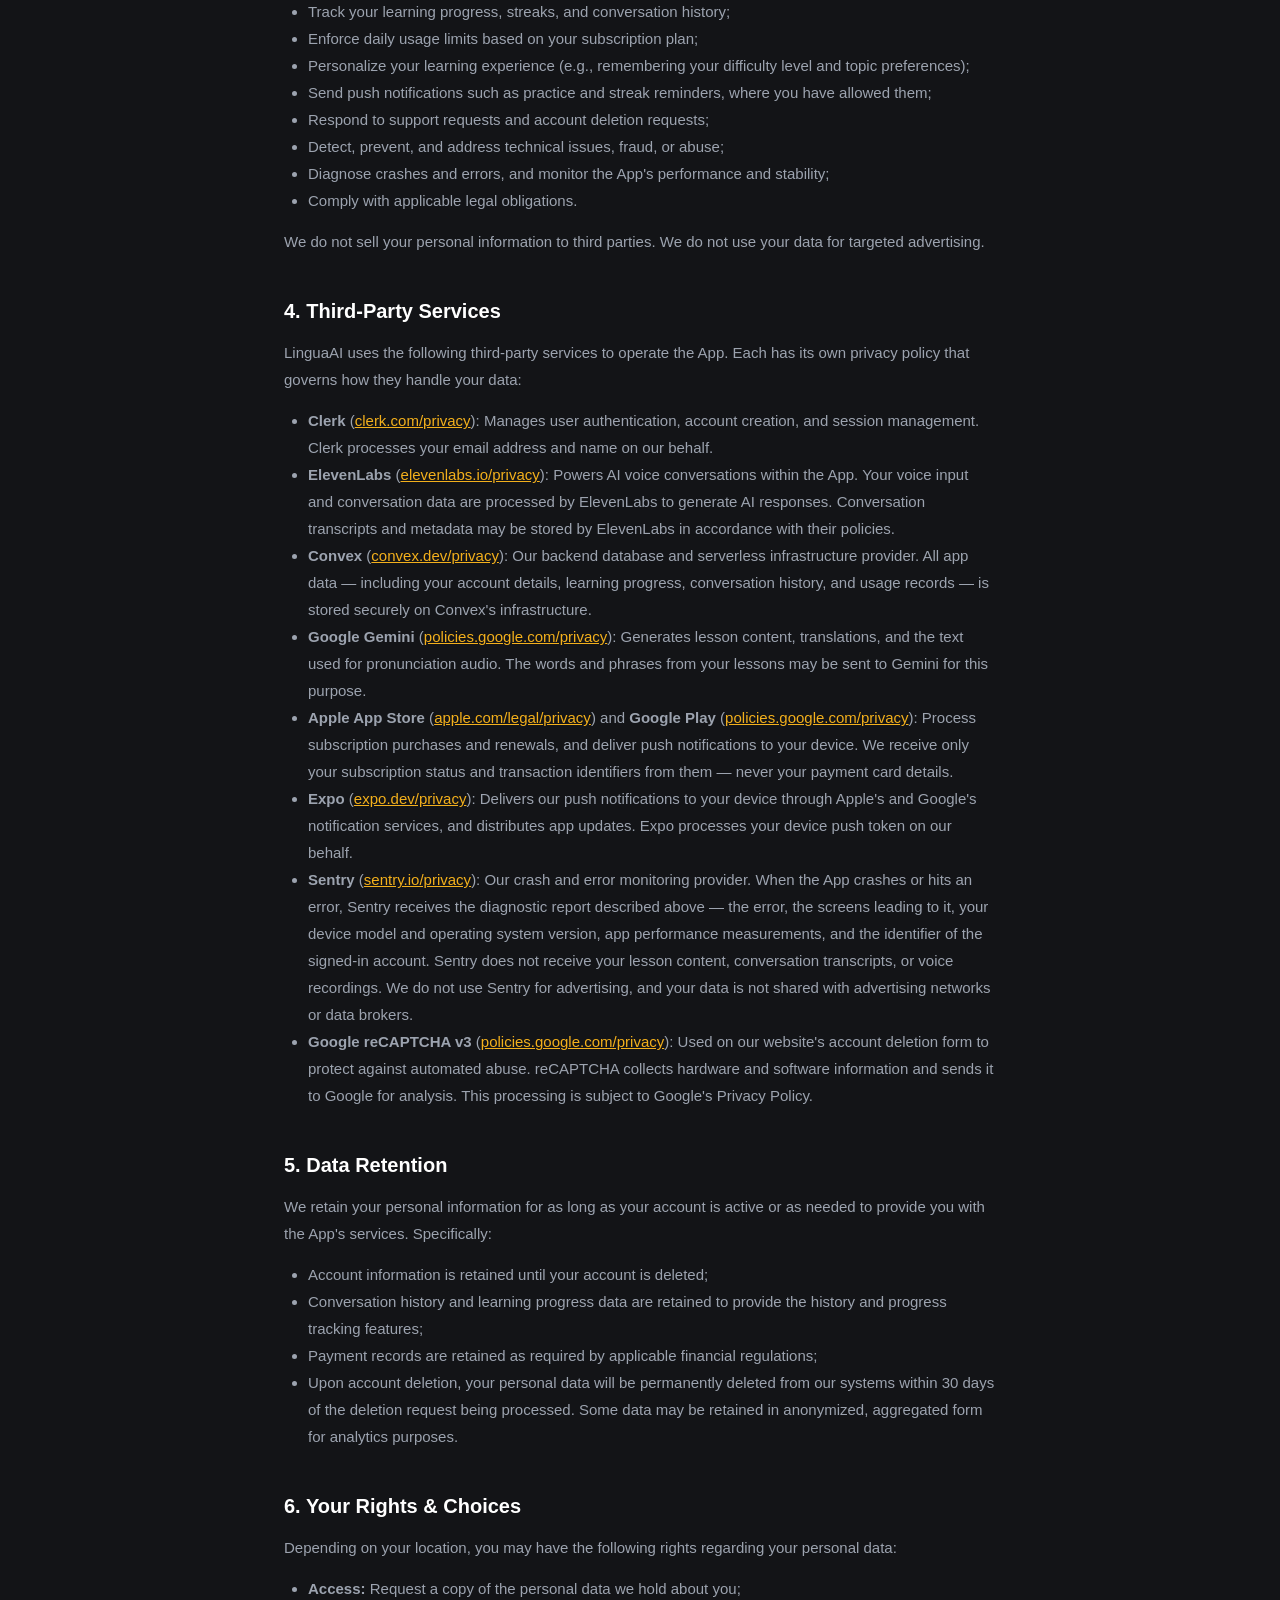
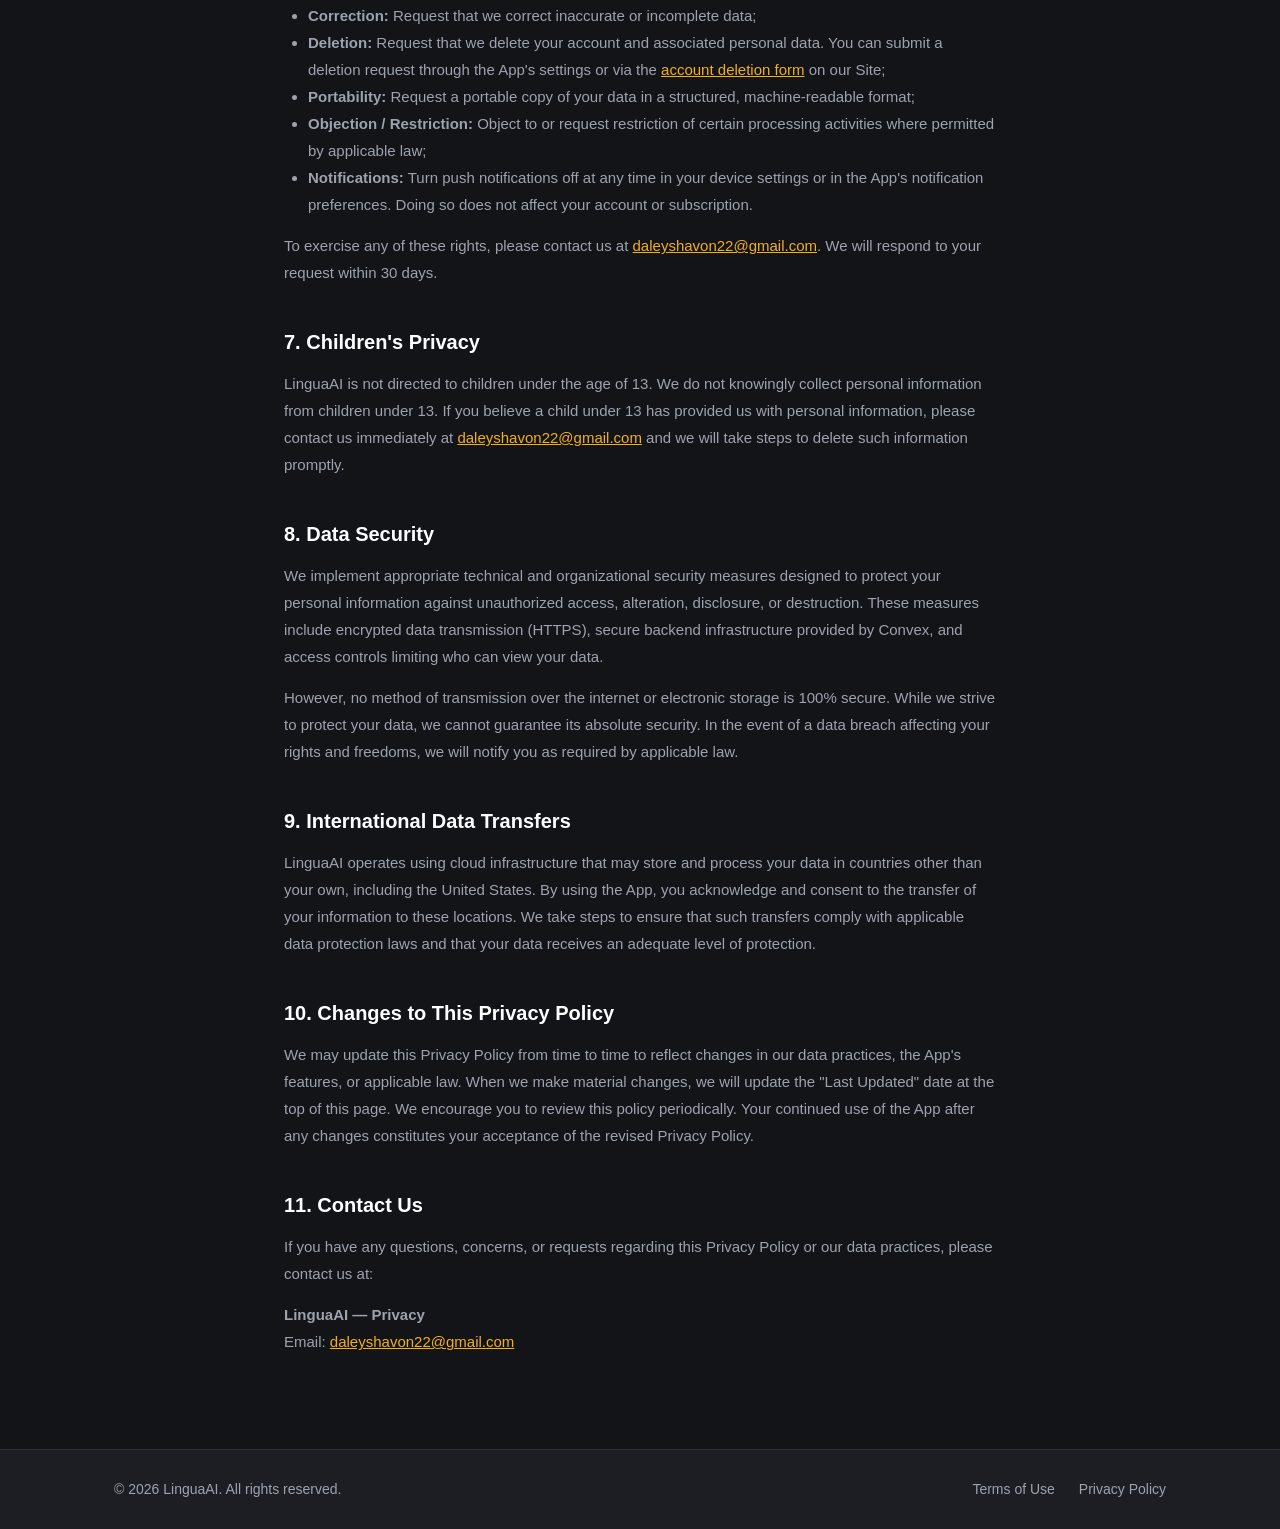
==== commit 80ec4787: "docs(privacy): disclose Sentry crash and error diagnostics Sentry has shipped in the app since build" ====
--- a/privacy.html
+++ b/privacy.html
@@ -28,7 +28,7 @@
 
   <main class="legal-content">
     <h1>Privacy Policy</h1>
-    <span class="last-updated">Last Updated: August 13, 2026</span>
+    <span class="last-updated">Last Updated: September 8, 2026</span>
 
     <h2>1. Introduction</h2>
     <p>LinguaAI ("we," "us," or "our") is committed to protecting your privacy. This Privacy Policy explains how we collect, use, store, and share information about you when you use the LinguaAI mobile application ("App") or visit our website ("Site"). By using the App or Site, you agree to the practices described in this Privacy Policy.</p>
@@ -45,6 +45,7 @@
       <li><strong>Push Notification Tokens:</strong> If you allow notifications, we store the push token issued for your device along with its platform (iOS or Android), so we can send practice and streak reminders. You can revoke this at any time in your device settings.</li>
       <li><strong>Usage Count Data:</strong> Records of daily AI conversation usage to enforce subscription plan limits.</li>
       <li><strong>Device Information:</strong> General device type and operating system version, collected automatically for performance and compatibility purposes.</li>
+      <li><strong>Diagnostic &amp; Crash Data:</strong> When the App crashes or encounters an error, we collect a diagnostic report through our error-monitoring provider. This includes the error itself, the sequence of screens leading up to it, your device model and operating system version, and app performance and stability measurements. These reports include the identifier of the signed-in account, so we can tell which account encountered a problem. They never include your lesson content, conversation transcripts, or voice recordings, and they are never used for advertising.</li>
       <li><strong>Account Deletion Requests:</strong> If you submit an account deletion request via the App or our Site, we record your email address, the request timestamp, and the status of the request.</li>
     </ul>
 
@@ -60,6 +61,7 @@
       <li>Send push notifications such as practice and streak reminders, where you have allowed them;</li>
       <li>Respond to support requests and account deletion requests;</li>
       <li>Detect, prevent, and address technical issues, fraud, or abuse;</li>
+      <li>Diagnose crashes and errors, and monitor the App's performance and stability;</li>
       <li>Comply with applicable legal obligations.</li>
     </ul>
     <p>We do not sell your personal information to third parties. We do not use your data for targeted advertising.</p>
@@ -84,6 +86,9 @@
       </li>
       <li>
         <strong>Expo</strong> (<a href="https://expo.dev/privacy" target="_blank" rel="noopener noreferrer">expo.dev/privacy</a>): Delivers our push notifications to your device through Apple's and Google's notification services, and distributes app updates. Expo processes your device push token on our behalf.
+      </li>
+      <li>
+        <strong>Sentry</strong> (<a href="https://sentry.io/privacy/" target="_blank" rel="noopener noreferrer">sentry.io/privacy</a>): Our crash and error monitoring provider. When the App crashes or hits an error, Sentry receives the diagnostic report described above — the error, the screens leading to it, your device model and operating system version, app performance measurements, and the identifier of the signed-in account. Sentry does not receive your lesson content, conversation transcripts, or voice recordings. We do not use Sentry for advertising, and your data is not shared with advertising networks or data brokers.
       </li>
       <li>
         <strong>Google reCAPTCHA v3</strong> (<a href="https://policies.google.com/privacy" target="_blank" rel="noopener noreferrer">policies.google.com/privacy</a>): Used on our website's account deletion form to protect against automated abuse. reCAPTCHA collects hardware and software information and sends it to Google for analysis. This processing is subject to Google's Privacy Policy.
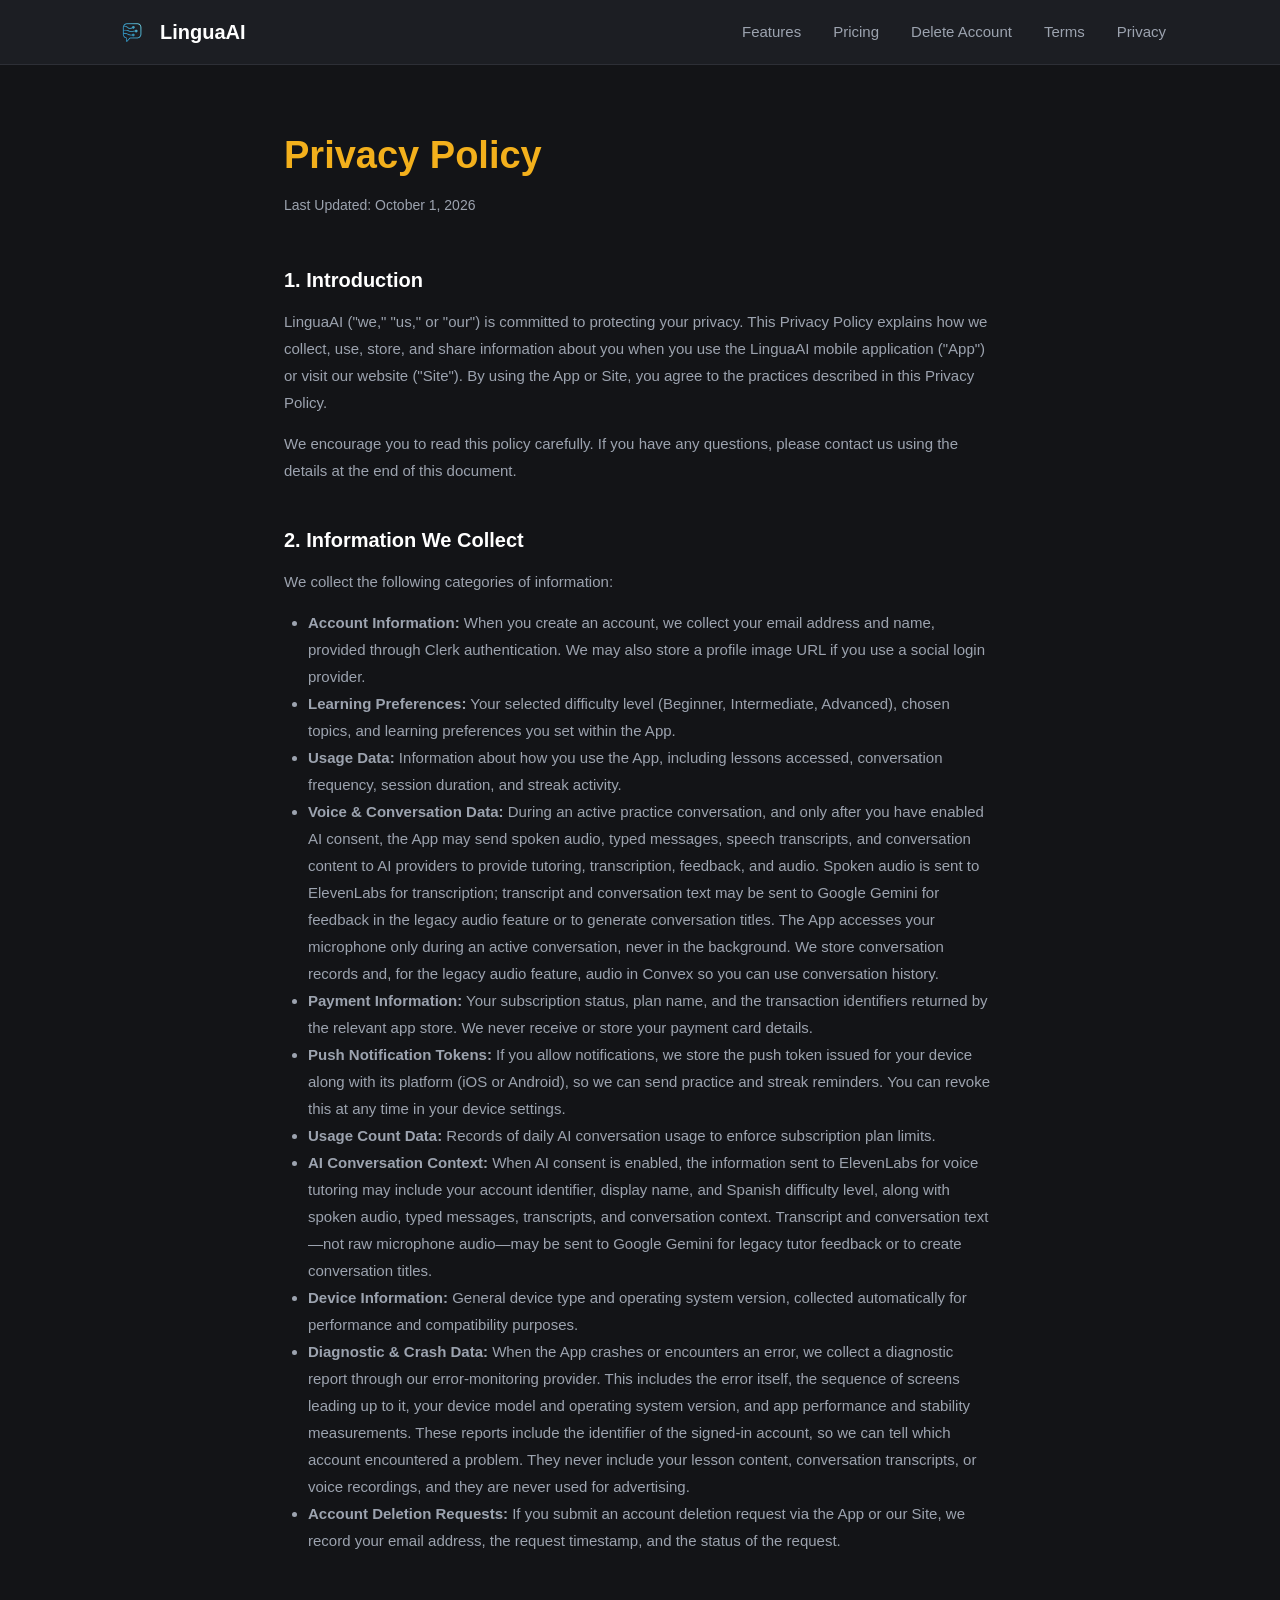
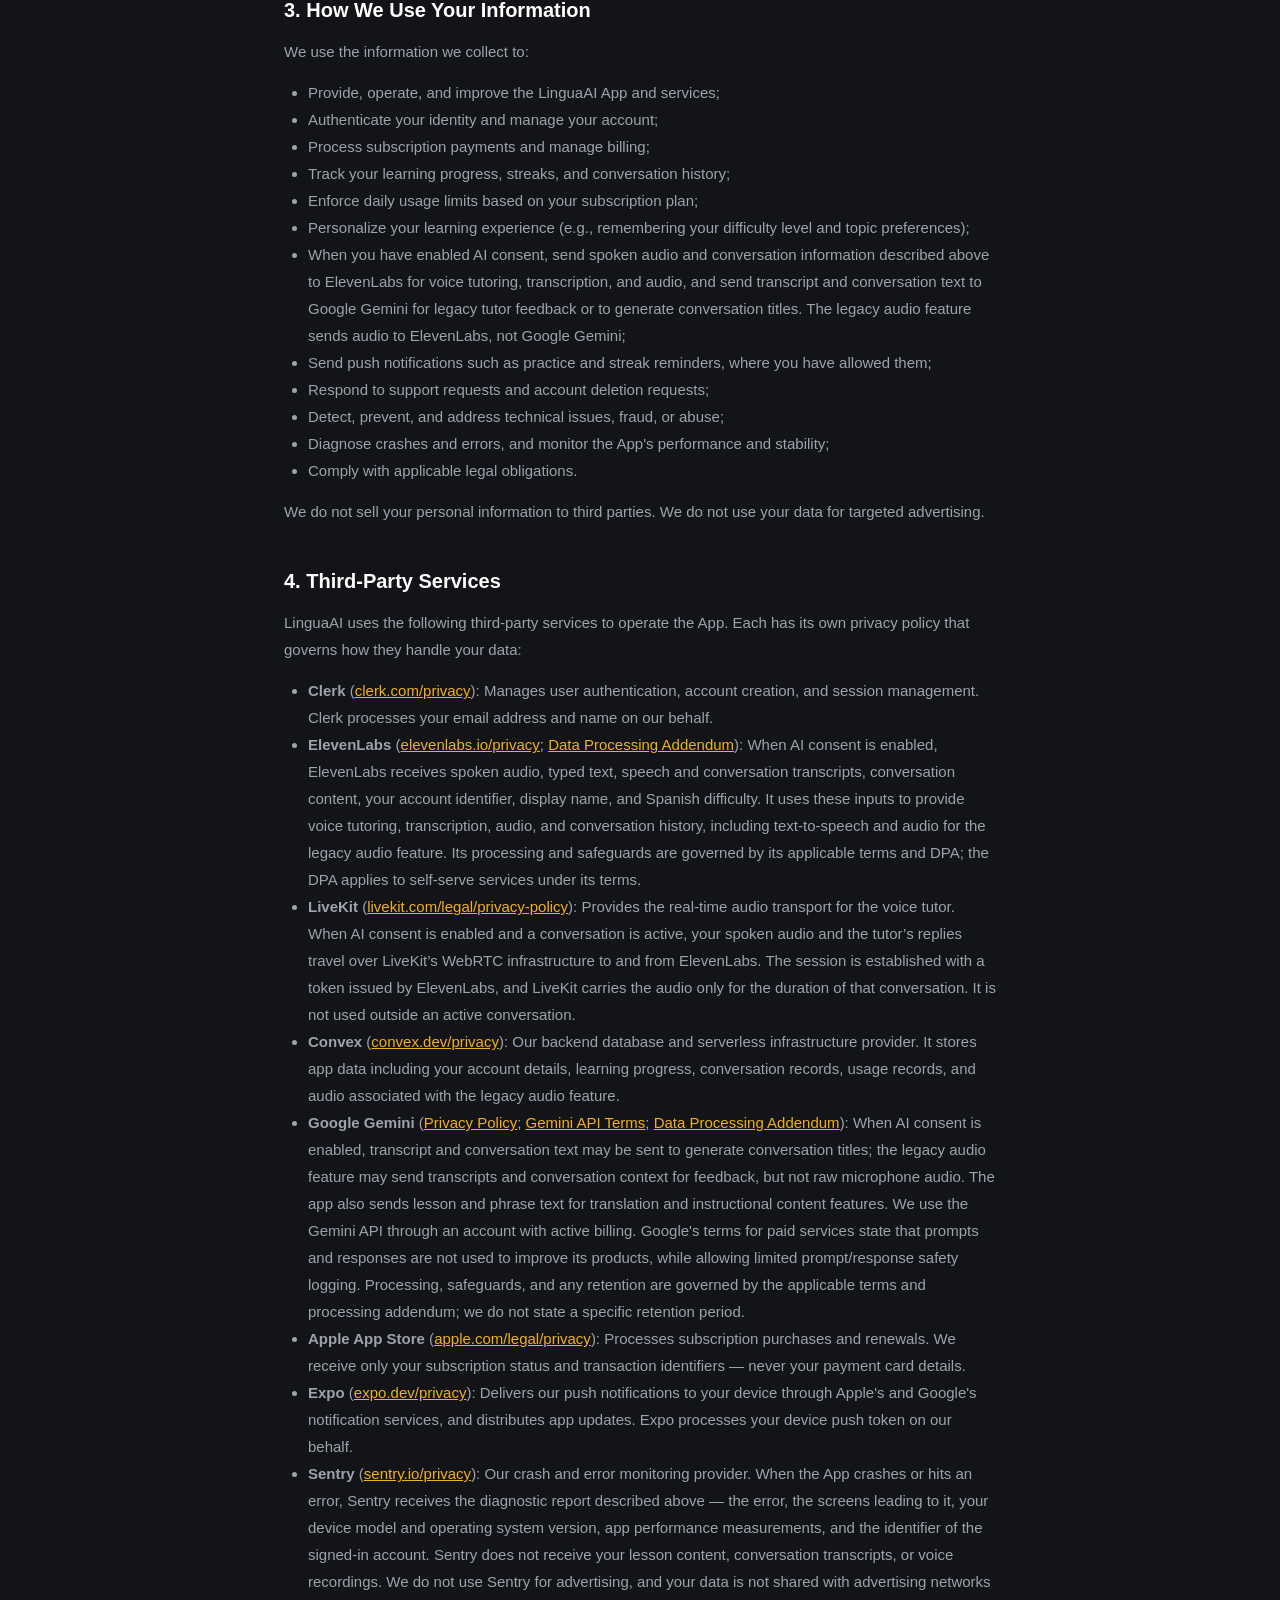
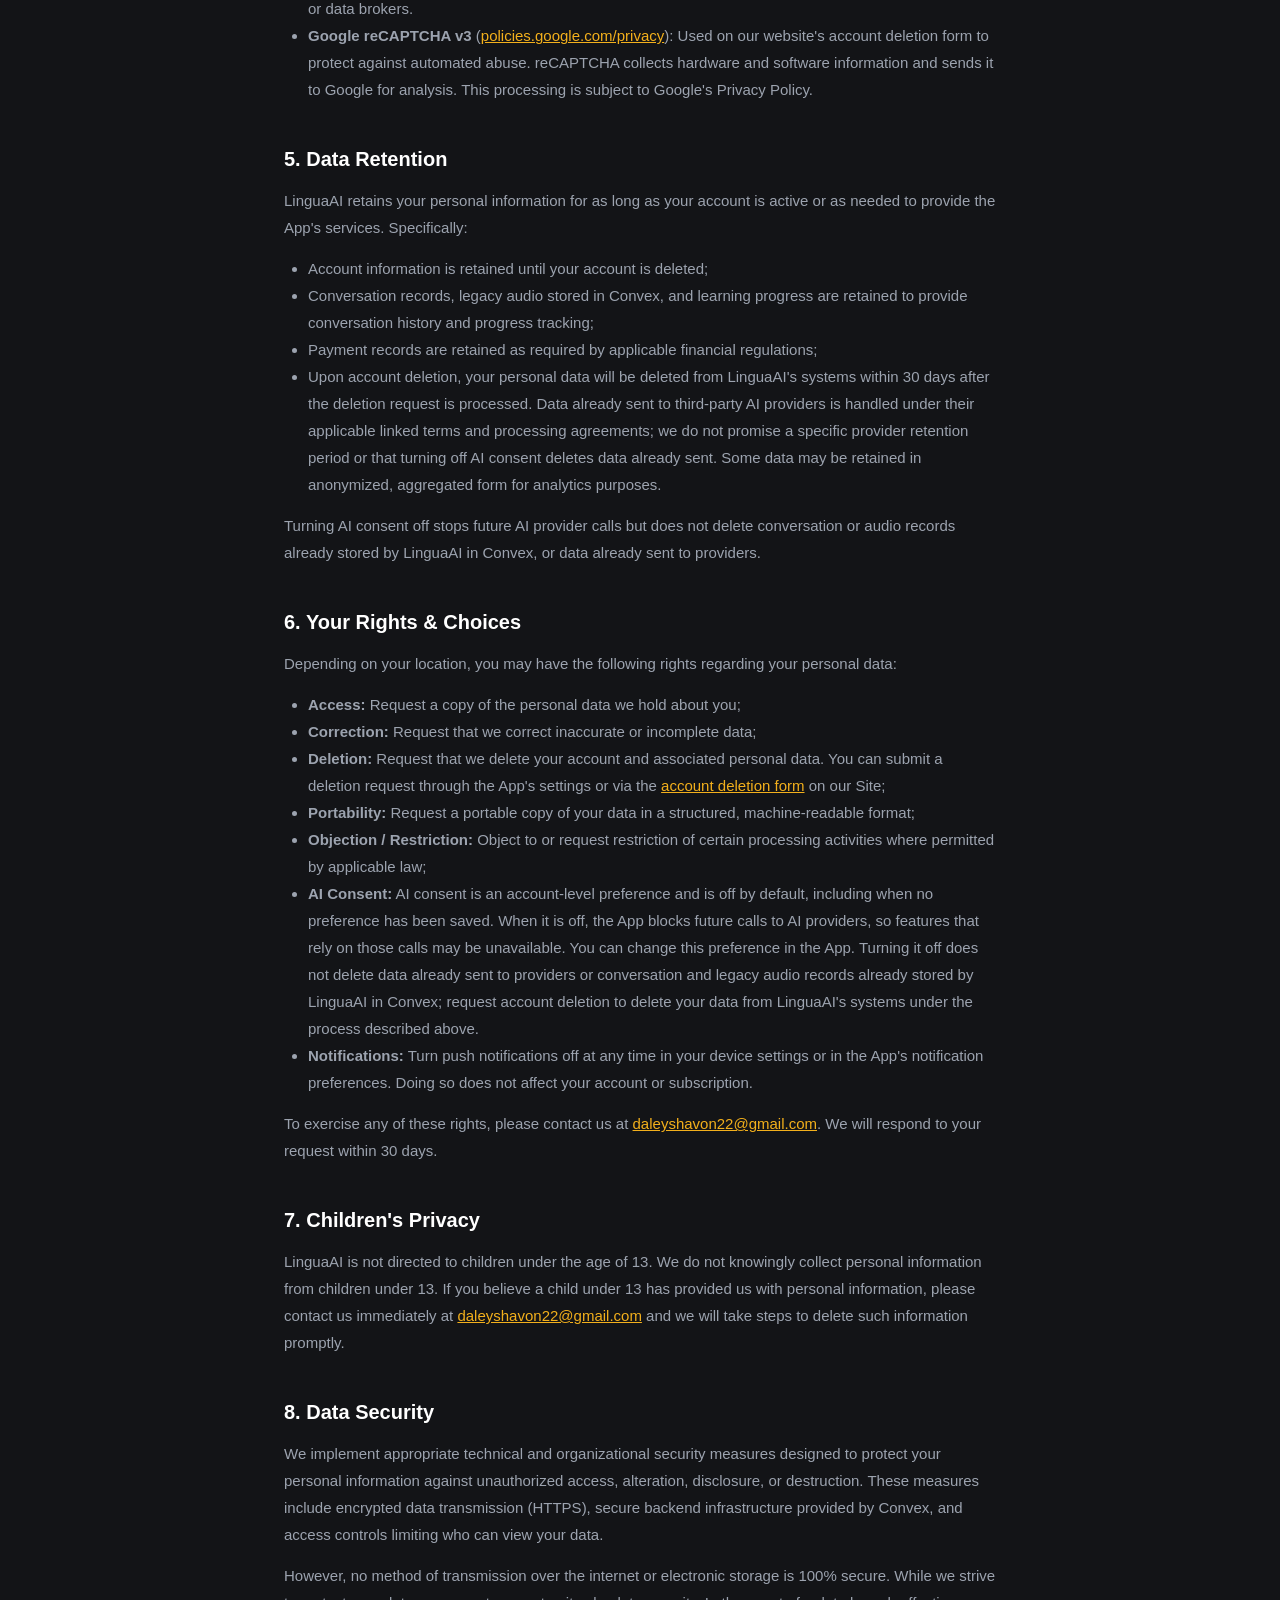
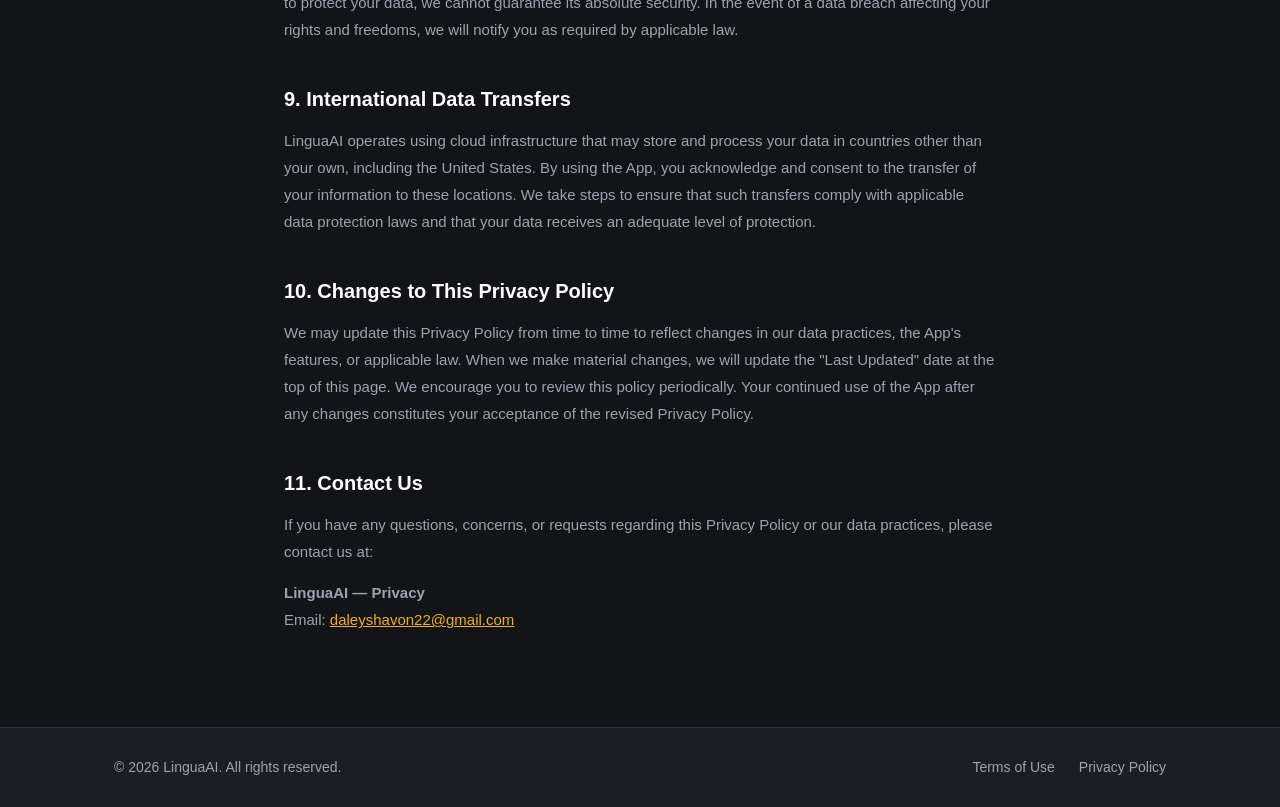
==== commit 6fa4d3b0: "docs(privacy): disclose the AI data flows, consent control, and LiveKit Apple rejected 1.0.13 (14) o" ====
--- a/privacy.html
+++ b/privacy.html
@@ -28,7 +28,7 @@
 
   <main class="legal-content">
     <h1>Privacy Policy</h1>
-    <span class="last-updated">Last Updated: September 8, 2026</span>
+    <span class="last-updated">Last Updated: October 1, 2026</span>
 
     <h2>1. Introduction</h2>
     <p>LinguaAI ("we," "us," or "our") is committed to protecting your privacy. This Privacy Policy explains how we collect, use, store, and share information about you when you use the LinguaAI mobile application ("App") or visit our website ("Site"). By using the App or Site, you agree to the practices described in this Privacy Policy.</p>
@@ -40,10 +40,11 @@
       <li><strong>Account Information:</strong> When you create an account, we collect your email address and name, provided through Clerk authentication. We may also store a profile image URL if you use a social login provider.</li>
       <li><strong>Learning Preferences:</strong> Your selected difficulty level (Beginner, Intermediate, Advanced), chosen topics, and learning preferences you set within the App.</li>
       <li><strong>Usage Data:</strong> Information about how you use the App, including lessons accessed, conversation frequency, session duration, and streak activity.</li>
-      <li><strong>Voice &amp; Conversation Data:</strong> When you begin a practice conversation, the App accesses your device's microphone and streams your speech to our AI voice provider so the tutor can respond. We store transcripts and metadata from these conversations to display your conversation history and improve the learning experience. The microphone is accessed only during an active conversation, never in the background.</li>
-      <li><strong>Payment Information:</strong> Your subscription status, plan name, and the transaction identifiers returned by the app store. Purchases are processed by the Apple App Store or Google Play — we never receive or store your payment card details.</li>
+      <li><strong>Voice &amp; Conversation Data:</strong> During an active practice conversation, and only after you have enabled AI consent, the App may send spoken audio, typed messages, speech transcripts, and conversation content to AI providers to provide tutoring, transcription, feedback, and audio. Spoken audio is sent to ElevenLabs for transcription; transcript and conversation text may be sent to Google Gemini for feedback in the legacy audio feature or to generate conversation titles. The App accesses your microphone only during an active conversation, never in the background. We store conversation records and, for the legacy audio feature, audio in Convex so you can use conversation history.</li>
+      <li><strong>Payment Information:</strong> Your subscription status, plan name, and the transaction identifiers returned by the relevant app store. We never receive or store your payment card details.</li>
       <li><strong>Push Notification Tokens:</strong> If you allow notifications, we store the push token issued for your device along with its platform (iOS or Android), so we can send practice and streak reminders. You can revoke this at any time in your device settings.</li>
       <li><strong>Usage Count Data:</strong> Records of daily AI conversation usage to enforce subscription plan limits.</li>
+      <li><strong>AI Conversation Context:</strong> When AI consent is enabled, the information sent to ElevenLabs for voice tutoring may include your account identifier, display name, and Spanish difficulty level, along with spoken audio, typed messages, transcripts, and conversation context. Transcript and conversation text—not raw microphone audio—may be sent to Google Gemini for legacy tutor feedback or to create conversation titles.</li>
       <li><strong>Device Information:</strong> General device type and operating system version, collected automatically for performance and compatibility purposes.</li>
       <li><strong>Diagnostic &amp; Crash Data:</strong> When the App crashes or encounters an error, we collect a diagnostic report through our error-monitoring provider. This includes the error itself, the sequence of screens leading up to it, your device model and operating system version, and app performance and stability measurements. These reports include the identifier of the signed-in account, so we can tell which account encountered a problem. They never include your lesson content, conversation transcripts, or voice recordings, and they are never used for advertising.</li>
       <li><strong>Account Deletion Requests:</strong> If you submit an account deletion request via the App or our Site, we record your email address, the request timestamp, and the status of the request.</li>
@@ -58,6 +59,7 @@
       <li>Track your learning progress, streaks, and conversation history;</li>
       <li>Enforce daily usage limits based on your subscription plan;</li>
       <li>Personalize your learning experience (e.g., remembering your difficulty level and topic preferences);</li>
+      <li>When you have enabled AI consent, send spoken audio and conversation information described above to ElevenLabs for voice tutoring, transcription, and audio, and send transcript and conversation text to Google Gemini for legacy tutor feedback or to generate conversation titles. The legacy audio feature sends audio to ElevenLabs, not Google Gemini;</li>
       <li>Send push notifications such as practice and streak reminders, where you have allowed them;</li>
       <li>Respond to support requests and account deletion requests;</li>
       <li>Detect, prevent, and address technical issues, fraud, or abuse;</li>
@@ -73,16 +75,19 @@
         <strong>Clerk</strong> (<a href="https://clerk.com/privacy" target="_blank" rel="noopener noreferrer">clerk.com/privacy</a>): Manages user authentication, account creation, and session management. Clerk processes your email address and name on our behalf.
       </li>
       <li>
-        <strong>ElevenLabs</strong> (<a href="https://elevenlabs.io/privacy" target="_blank" rel="noopener noreferrer">elevenlabs.io/privacy</a>): Powers AI voice conversations within the App. Your voice input and conversation data are processed by ElevenLabs to generate AI responses. Conversation transcripts and metadata may be stored by ElevenLabs in accordance with their policies.
+        <strong>ElevenLabs</strong> (<a href="https://elevenlabs.io/privacy" target="_blank" rel="noopener noreferrer">elevenlabs.io/privacy</a>; <a href="https://elevenlabs.io/dpa" target="_blank" rel="noopener noreferrer">Data Processing Addendum</a>): When AI consent is enabled, ElevenLabs receives spoken audio, typed text, speech and conversation transcripts, conversation content, your account identifier, display name, and Spanish difficulty. It uses these inputs to provide voice tutoring, transcription, audio, and conversation history, including text-to-speech and audio for the legacy audio feature. Its processing and safeguards are governed by its applicable terms and DPA; the DPA applies to self-serve services under its terms.
       </li>
       <li>
-        <strong>Convex</strong> (<a href="https://www.convex.dev/privacy" target="_blank" rel="noopener noreferrer">convex.dev/privacy</a>): Our backend database and serverless infrastructure provider. All app data — including your account details, learning progress, conversation history, and usage records — is stored securely on Convex's infrastructure.
+        <strong>LiveKit</strong> (<a href="https://livekit.com/legal/privacy-policy" target="_blank" rel="noopener noreferrer">livekit.com/legal/privacy-policy</a>): Provides the real-time audio transport for the voice tutor. When AI consent is enabled and a conversation is active, your spoken audio and the tutor&rsquo;s replies travel over LiveKit&rsquo;s WebRTC infrastructure to and from ElevenLabs. The session is established with a token issued by ElevenLabs, and LiveKit carries the audio only for the duration of that conversation. It is not used outside an active conversation.
       </li>
       <li>
-        <strong>Google Gemini</strong> (<a href="https://policies.google.com/privacy" target="_blank" rel="noopener noreferrer">policies.google.com/privacy</a>): Generates lesson content, translations, and the text used for pronunciation audio. The words and phrases from your lessons may be sent to Gemini for this purpose.
+        <strong>Convex</strong> (<a href="https://www.convex.dev/privacy" target="_blank" rel="noopener noreferrer">convex.dev/privacy</a>): Our backend database and serverless infrastructure provider. It stores app data including your account details, learning progress, conversation records, usage records, and audio associated with the legacy audio feature.
       </li>
       <li>
-        <strong>Apple App Store</strong> (<a href="https://www.apple.com/legal/privacy/" target="_blank" rel="noopener noreferrer">apple.com/legal/privacy</a>) and <strong>Google Play</strong> (<a href="https://policies.google.com/privacy" target="_blank" rel="noopener noreferrer">policies.google.com/privacy</a>): Process subscription purchases and renewals, and deliver push notifications to your device. We receive only your subscription status and transaction identifiers from them — never your payment card details.
+        <strong>Google Gemini</strong> (<a href="https://policies.google.com/privacy" target="_blank" rel="noopener noreferrer">Privacy Policy</a>; <a href="https://ai.google.dev/gemini-api/terms" target="_blank" rel="noopener noreferrer">Gemini API Terms</a>; <a href="https://cloud.google.com/terms/data-processing-addendum" target="_blank" rel="noopener noreferrer">Data Processing Addendum</a>): When AI consent is enabled, transcript and conversation text may be sent to generate conversation titles; the legacy audio feature may send transcripts and conversation context for feedback, but not raw microphone audio. The app also sends lesson and phrase text for translation and instructional content features. We use the Gemini API through an account with active billing. Google's terms for paid services state that prompts and responses are not used to improve its products, while allowing limited prompt/response safety logging. Processing, safeguards, and any retention are governed by the applicable terms and processing addendum; we do not state a specific retention period.
+      </li>
+      <li>
+        <strong>Apple App Store</strong> (<a href="https://www.apple.com/legal/privacy/" target="_blank" rel="noopener noreferrer">apple.com/legal/privacy</a>): Processes subscription purchases and renewals. We receive only your subscription status and transaction identifiers — never your payment card details.
       </li>
       <li>
         <strong>Expo</strong> (<a href="https://expo.dev/privacy" target="_blank" rel="noopener noreferrer">expo.dev/privacy</a>): Delivers our push notifications to your device through Apple's and Google's notification services, and distributes app updates. Expo processes your device push token on our behalf.
@@ -96,13 +101,14 @@
     </ul>
 
     <h2>5. Data Retention</h2>
-    <p>We retain your personal information for as long as your account is active or as needed to provide you with the App's services. Specifically:</p>
+    <p>LinguaAI retains your personal information for as long as your account is active or as needed to provide the App's services. Specifically:</p>
     <ul>
       <li>Account information is retained until your account is deleted;</li>
-      <li>Conversation history and learning progress data are retained to provide the history and progress tracking features;</li>
+      <li>Conversation records, legacy audio stored in Convex, and learning progress are retained to provide conversation history and progress tracking;</li>
       <li>Payment records are retained as required by applicable financial regulations;</li>
-      <li>Upon account deletion, your personal data will be permanently deleted from our systems within 30 days of the deletion request being processed. Some data may be retained in anonymized, aggregated form for analytics purposes.</li>
+      <li>Upon account deletion, your personal data will be deleted from LinguaAI's systems within 30 days after the deletion request is processed. Data already sent to third-party AI providers is handled under their applicable linked terms and processing agreements; we do not promise a specific provider retention period or that turning off AI consent deletes data already sent. Some data may be retained in anonymized, aggregated form for analytics purposes.</li>
     </ul>
+    <p>Turning AI consent off stops future AI provider calls but does not delete conversation or audio records already stored by LinguaAI in Convex, or data already sent to providers.</p>
 
     <h2>6. Your Rights &amp; Choices</h2>
     <p>Depending on your location, you may have the following rights regarding your personal data:</p>
@@ -112,6 +118,7 @@
       <li><strong>Deletion:</strong> Request that we delete your account and associated personal data. You can submit a deletion request through the App's settings or via the <a href="index.html#delete-account">account deletion form</a> on our Site;</li>
       <li><strong>Portability:</strong> Request a portable copy of your data in a structured, machine-readable format;</li>
       <li><strong>Objection / Restriction:</strong> Object to or request restriction of certain processing activities where permitted by applicable law;</li>
+      <li><strong>AI Consent:</strong> AI consent is an account-level preference and is off by default, including when no preference has been saved. When it is off, the App blocks future calls to AI providers, so features that rely on those calls may be unavailable. You can change this preference in the App. Turning it off does not delete data already sent to providers or conversation and legacy audio records already stored by LinguaAI in Convex; request account deletion to delete your data from LinguaAI's systems under the process described above.</li>
       <li><strong>Notifications:</strong> Turn push notifications off at any time in your device settings or in the App's notification preferences. Doing so does not affect your account or subscription.</li>
     </ul>
     <p>To exercise any of these rights, please contact us at <a href="mailto:daleyshavon22@gmail.com">daleyshavon22@gmail.com</a>. We will respond to your request within 30 days.</p>
